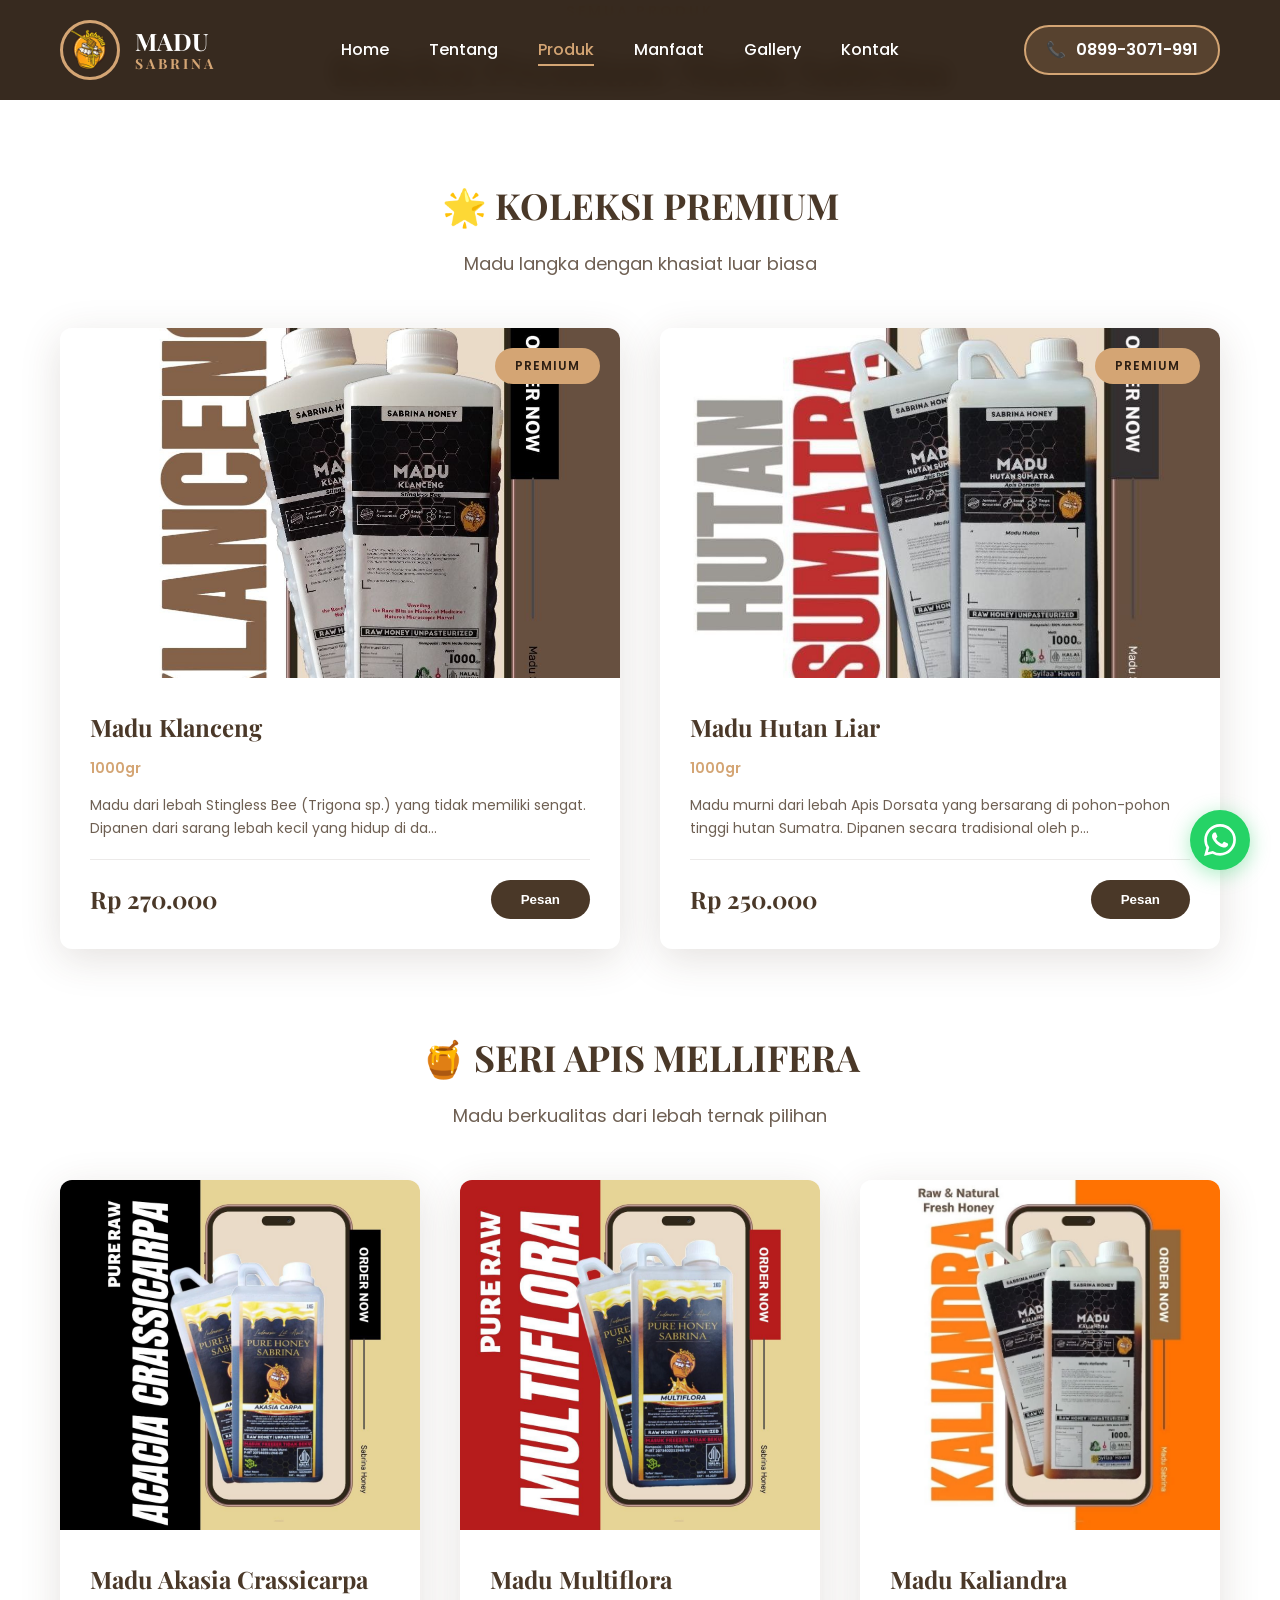
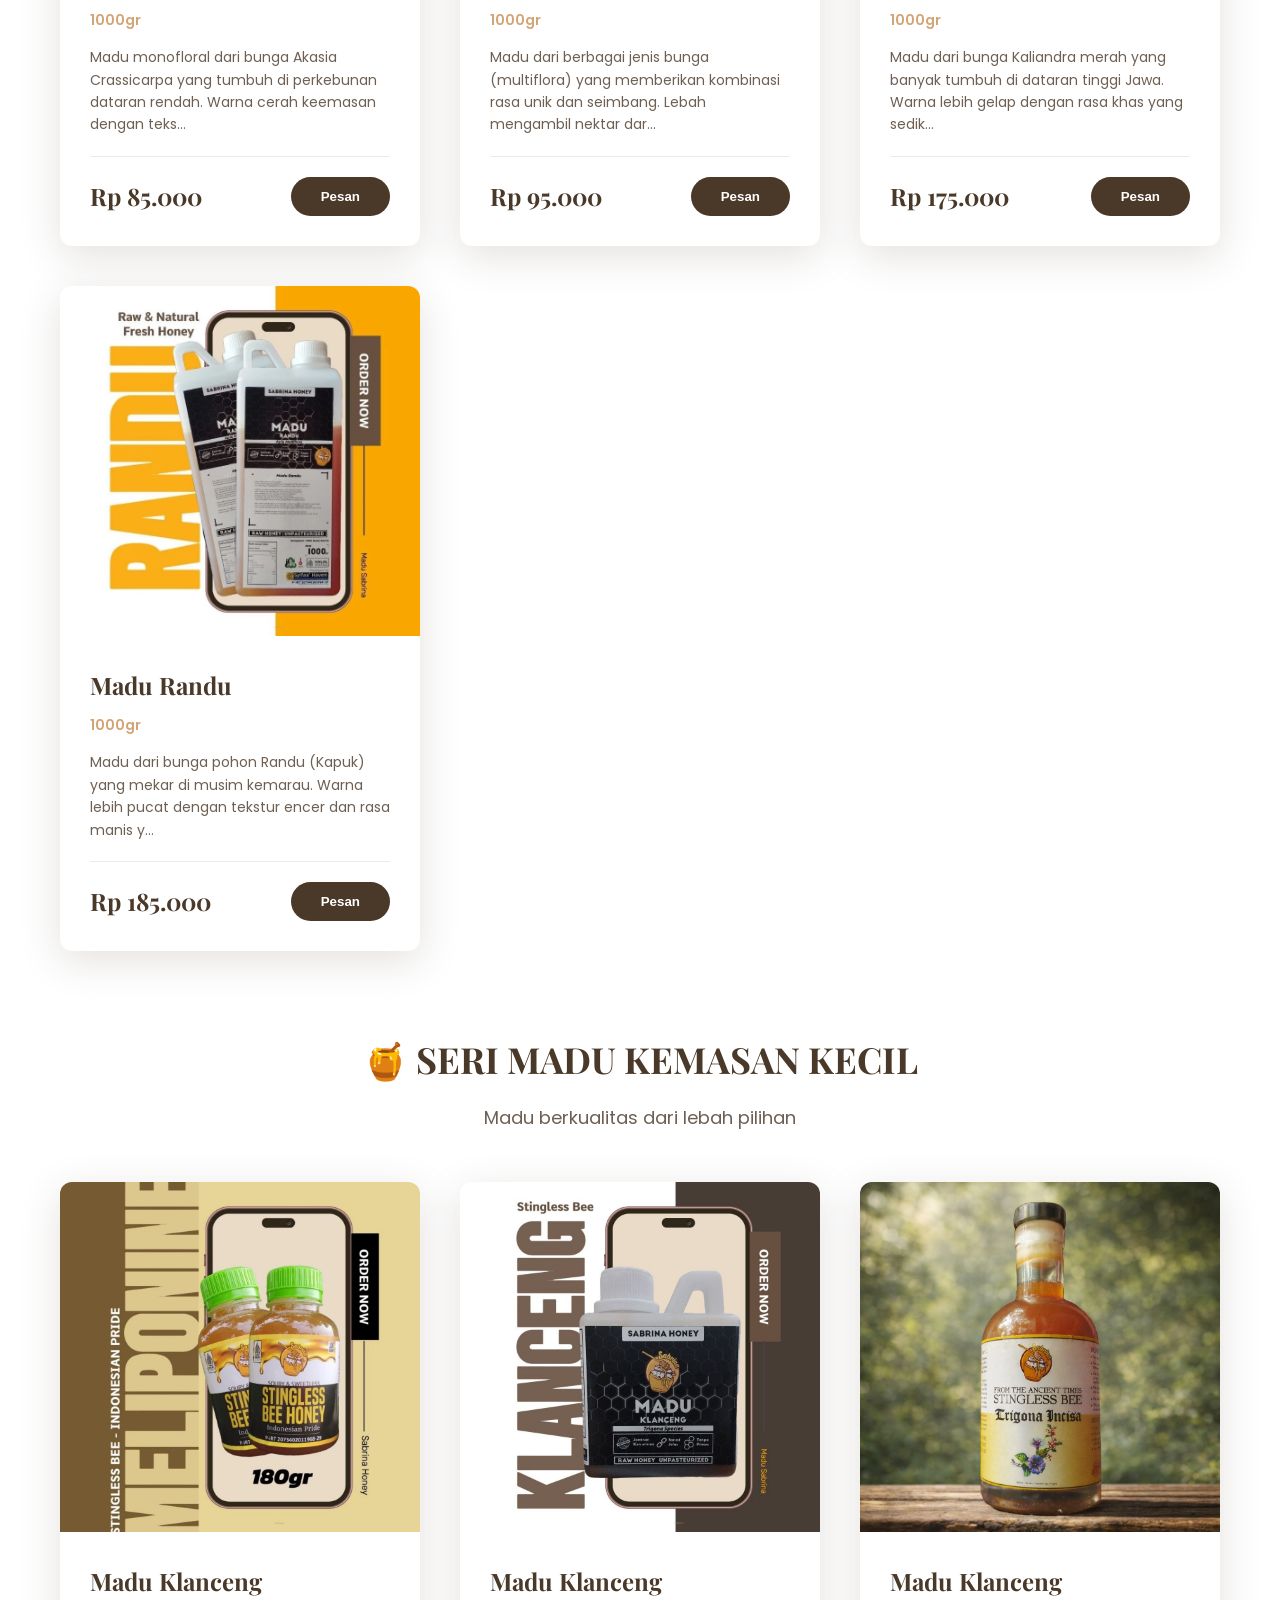
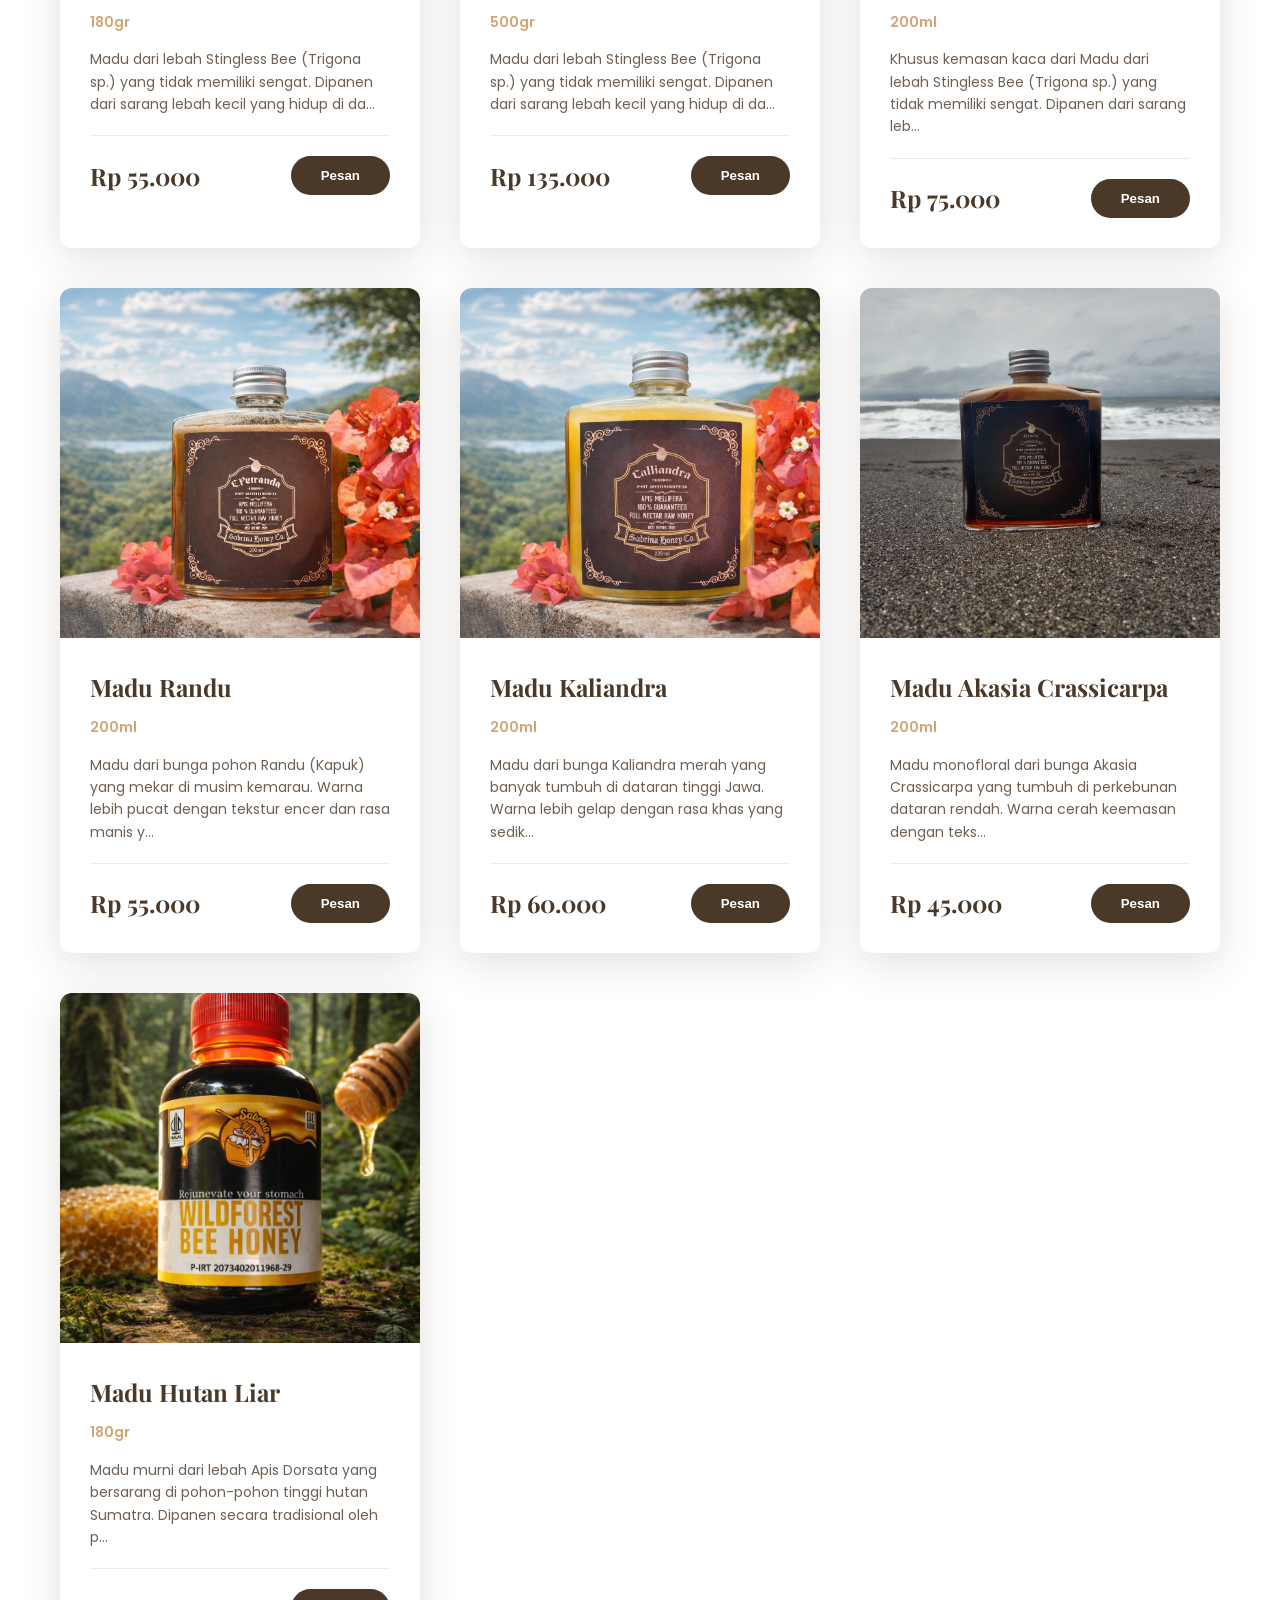
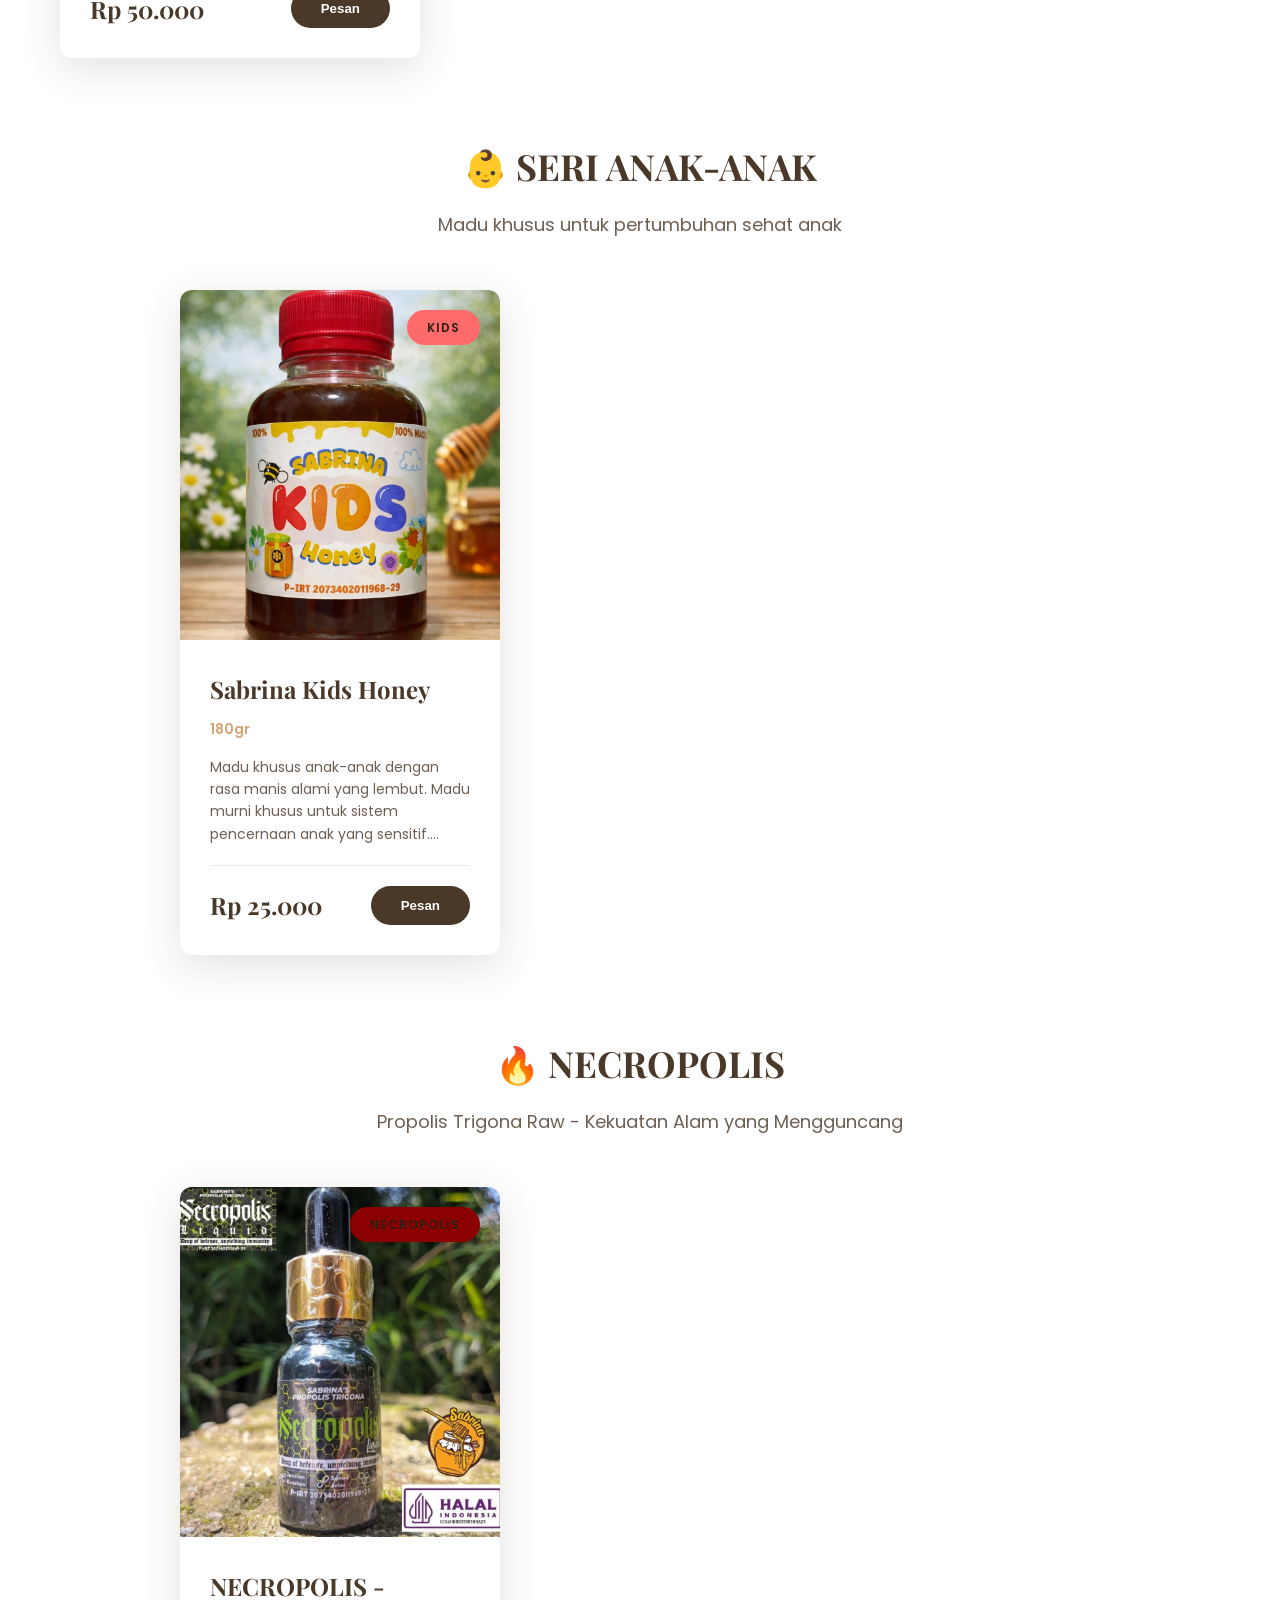
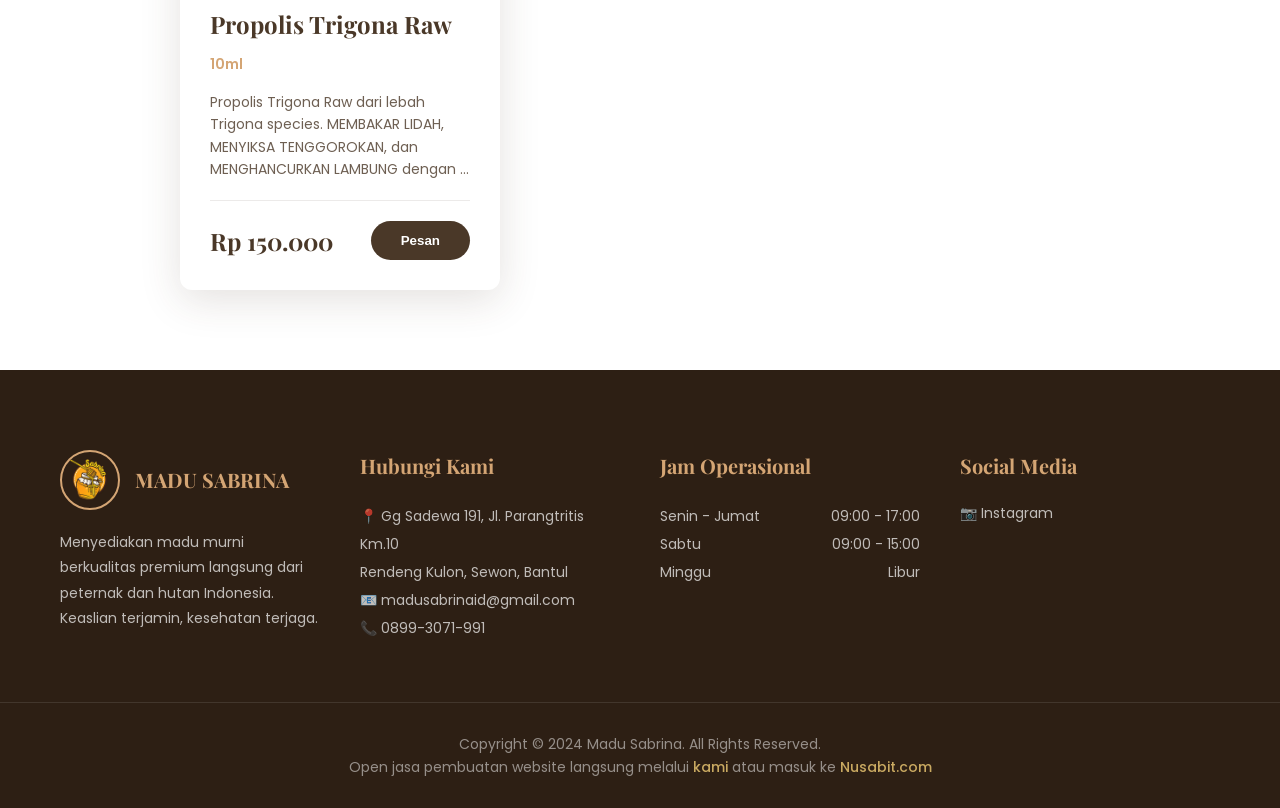
==== products.html @ 9779ebf2 "adding new page" ====
<!DOCTYPE html>
<html lang="id">

<head>
    <meta charset="UTF-8">
    <meta name="viewport" content="width=device-width, initial-scale=1.0">
    <title>Produk Kami - Madu Sabrina</title>
    <link rel="icon" href="images/logo.png" type="image/png">
    <link rel="stylesheet" href="style.css">
    <link rel="preconnect" href="https://fonts.googleapis.com">
    <link rel="preconnect" href="https://fonts.gstatic.com" crossorigin>
    <link
        href="https://fonts.googleapis.com/css2?family=Playfair+Display:wght@400;500;600;700&family=Poppins:wght@300;400;500;600&display=swap"
        rel="stylesheet">
</head>

<body>
    <!-- Loading Screen -->
    <div class="loading-screen">
        <div class="loading-content">
            <img src="images/logo.png" alt="Madu Sabrina" class="loading-logo">
            <div class="loading-spinner"></div>
            <p class="loading-text">Loading...</p>
        </div>
    </div>

    <!-- Header -->
    <header id="header" class="site-header">
        <div class="container">
            <nav class="navbar">
                <div class="logo">
                    <img src="images/logo.png" alt="Madu Sabrina" class="logo-img">
                    <span class="logo-text">MADU<br><span>SABRINA</span></span>
                </div>

                <ul class="nav-menu" id="navMenu">
                    <li><a href="index.html" class="nav-link">Home</a></li>
                    <li><a href="index.html#about" class="nav-link">Tentang</a></li>
                    <li><a href="products.html" class="nav-link active">Produk</a></li>
                    <li><a href="index.html#benefits" class="nav-link">Manfaat</a></li>
                    <li><a href="index.html#gallery" class="nav-link">Gallery</a></li>
                    <li><a href="index.html#contact" class="nav-link">Kontak</a></li>
                </ul>

                <div class="nav-right">
                    <a href="https://wa.me/6289930719991" class="phone-link">
                        <span class="phone-icon">📞</span>
                        <span class="phone-number">0899-3071-991</span>
                    </a>
                    <div class="hamburger" id="hamburger">
                        <span></span>
                        <span></span>
                        <span></span>
                    </div>
                </div>
            </nav>
        </div>
    </header>

    <!-- Products Section -->
    <section id="products" class="products-section">
        <div class="container">
            <div class="section-header">
                <div class="section-label">SEMUA PRODUK</div>
                <h2 class="section-title">Koleksi Premium Madu Sabrina</h2>
            </div>

            <!-- Premium Collection -->
            <div class="product-category">
                <div class="category-header">
                    <div class="back-button-container">
                        <button class="back-button" onclick="history.back()">
                            ← Kembali
                        </button>
                    </div>
                    <h3 class="category-title">🌟 KOLEKSI PREMIUM</h3>
                    <p class="category-desc">Madu langka dengan khasiat luar biasa</p>
                </div>

                <div class="product-grid" id="premium-products">
                    <!-- Premium products will be inserted here by JavaScript -->
                </div>
            </div>

            <!-- Regular Collection -->
            <div class="product-category">
                <div class="category-header">
                    <h3 class="category-title">🍯 SERI APIS MELLIFERA</h3>
                    <p class="category-desc">Madu berkualitas dari lebah ternak pilihan</p>
                </div>

                <div class="product-grid" id="regular-products">
                    <!-- Regular products will be inserted here by JavaScript -->
                </div>
            </div>

            <!-- Lite Collection -->
            <div class="product-category">
                <div class="category-header">
                    <h3 class="category-title">🍯 SERI MADU KEMASAN KECIL</h3>
                    <p class="category-desc">Madu berkualitas dari lebah pilihan</p>
                </div>

                <div class="product-grid" id="lite-products">
                    <!-- Lite products will be inserted here by JavaScript -->
                </div>
            </div>

            <!-- Kids Collection -->
            <div class="product-category">
                <div class="category-header">
                    <h3 class="category-title">👶 SERI ANAK-ANAK</h3>
                    <p class="category-desc">Madu khusus untuk pertumbuhan sehat anak</p>
                </div>

                <div class="product-grid" id="kids-products">
                    <!-- Kids products will be inserted here by JavaScript -->
                </div>
            </div>

            <!-- Necropolis Collection -->
            <div class="product-category">
                <div class="category-header">
                    <h3 class="category-title">🔥 NECROPOLIS</h3>
                    <p class="category-desc">Propolis Trigona Raw - Kekuatan Alam yang Mengguncang</p>
                </div>

                <div class="product-grid" id="necropolis-products">
                    <!-- Necropolis products will be inserted here by JavaScript -->
                </div>
            </div>
        </div>
    </section>

    <!-- Order Modal -->
    <div id="order-modal" class="modal-overlay">
        <div class="modal-content">
            <div class="modal-header">
                <h3 id="modal-product-name">Detail Produk</h3>
                <span class="close-modal" onclick="closeOrderModal()">&times;</span>
            </div>
            <div class="modal-body">
                <div class="modal-image">
                    <img id="modal-product-image" src="" alt="Product Image">
                </div>
                <div class="modal-details">
                    <p id="modal-product-description">Deskripsi produk</p>
                    <div class="quantity-control">
                        <label>Jumlah:</label>
                        <div class="quantity-buttons">
                            <button onclick="changeQuantity(-1)">-</button>
                            <span id="modal-quantity">1</span>
                            <button onclick="changeQuantity(1)">+</button>
                        </div>
                    </div>
                    <div class="price-total">
                        <span>Harga:</span>
                        <span id="modal-total-price">Rp 0</span>
                    </div>
                </div>
            </div>
            <div class="modal-footer">
                <button class="btn-secondary" onclick="closeOrderModal()">Batal</button>
                <button class="btn-primary" onclick="addToCart()">Tambah ke Keranjang</button>
            </div>
        </div>
    </div>

    <!-- Footer / Contact -->
    <footer id="contact" class="footer">
        <div class="container">
            <div class="footer-grid">
                <div class="footer-col">
                    <div class="footer-logo">
                        <img src="images/logo.png" alt="Madu Sabrina">
                        <h3>MADU SABRINA</h3>
                    </div>
                    <p class="footer-text">
                        Menyediakan madu murni berkualitas premium langsung dari peternak dan
                        hutan Indonesia. Keaslian terjamin, kesehatan terjaga.
                    </p>
                </div>

                <div class="footer-col">
                    <h4 class="footer-title">Hubungi Kami</h4>
                    <div class="contact-info">
                        <p>📍 Gg Sadewa 191, Jl. Parangtritis Km.10<br>Rendeng Kulon, Sewon, Bantul</p>
                        <p>📧 madusabrinaid@gmail.com</p>
                        <p>📞 0899-3071-991</p>
                    </div>
                </div>

                <div class="footer-col">
                    <h4 class="footer-title">Jam Operasional</h4>
                    <div class="working-hours">
                        <p><span>Senin - Jumat</span> <span>09:00 - 17:00</span></p>
                        <p><span>Sabtu</span> <span>09:00 - 15:00</span></p>
                        <p><span>Minggu</span> <span>Libur</span></p>
                    </div>
                </div>

                <div class="footer-col">
                    <h4 class="footer-title">Social Media</h4>
                    <div class="social-links">
                        <a href="https://www.instagram.com/madu.sabrina" class="social-link">📷 Instagram</a>
                    </div>
                </div>
            </div>
        </div>

        <div class="footer-bottom">
            <div class="container">
                <p>Copyright © 2024 Madu Sabrina. All Rights Reserved.</p>
                <p>Open jasa pembuatan website langsung melalui <a
                        href="https://wa.me/628993071991?text=Halo%20Nusabit.com,%20saya%20ingin%20dibuatkan%20Website%20dong"
                        target="_blank" style="color: #C9A961; text-decoration: none; font-weight: 500;">kami</a>
                    atau masuk ke <a href="https://nusabit.com" target="_blank"
                        style="color: #C9A961; text-decoration: none; font-weight: 500;">Nusabit.com</a> </p>
            </div>
        </div>
    </footer>

    <!-- WhatsApp Float Button -->
    <a href="https://wa.me/6289930719991" class="whatsapp-float" target="_blank">
        <svg width="32" height="32" viewBox="0 0 24 24" fill="currentColor">
            <path
                d="M17.472 14.382c-.297-.149-1.758-.867-2.03-.967-.273-.099-.471-.148-.67.15-.197.297-.767.966-.94 1.164-.173.199-.347.223-.644.075-.297-.15-1.255-.463-2.39-1.475-.883-.788-1.48-1.761-1.653-2.059-.173-.297-.018-.458.13-.606.134-.133.298-.347.446-.52.149-.174.198-.298.298-.497.099-.198.05-.371-.025-.52-.075-.149-.669-1.612-.916-2.207-.242-.579-.487-.5-.669-.51-.173-.008-.371-.01-.57-.01-.198 0-.52.074-.792.372-.272.297-1.04 1.016-1.04 2.479 0 1.462 1.065 2.875 1.213 3.074.149.198 2.096 3.2 5.077 4.487.709.306 1.262.489 1.694.625.712.227 1.36.195 1.871.118.571-.085 1.758-.719 2.006-1.413.248-.694.248-1.289.173-1.413-.074-.124-.272-.198-.57-.347m-5.421 7.403h-.004a9.87 9.87 0 01-5.031-1.378l-.361-.214-3.741.982.998-3.648-.235-.374a9.86 9.86 0 01-1.51-5.26c.001-5.45 4.436-9.884 9.888-9.884 2.64 0 5.122 1.03 6.988 2.898a9.825 9.825 0 012.893 6.994c-.003 5.45-4.437 9.884-9.885 9.884m8.413-18.297A11.815 11.815 0 0012.05 0C5.495 0 .16 5.335.157 11.892c0 2.096.547 4.142 1.588 5.945L.057 24l6.305-1.654a11.882 11.882 0 005.683 1.448h.005c6.554 0 11.89-5.335 11.893-11.893a11.821 11.821 0 00-3.48-8.413Z" />
        </svg>
    </a>

    <script src="script.js"></script>
    <script>
        // Override the renderProducts function for products.html
        function renderProducts() {
            const premiumContainer = document.getElementById('premium-products');
            const regularContainer = document.getElementById('regular-products');
            const liteContainer = document.getElementById('lite-products');
            const kidsContainer = document.getElementById('kids-products');
            const necropolisContainer = document.getElementById('necropolis-products');

            // Clear all containers first
            premiumContainer.innerHTML = '';
            regularContainer.innerHTML = '';
            liteContainer.innerHTML = '';
            kidsContainer.innerHTML = '';
            necropolisContainer.innerHTML = '';

            // Render Premium Products
            products.premium.forEach(product => {
                const productCard = createProductCard(product);
                premiumContainer.appendChild(productCard);
            });

            // Render Regular Products
            products.regular.forEach(product => {
                const productCard = createProductCard(product);
                regularContainer.appendChild(productCard);
            });

            // Render Lite Products (excluding kids)
            products.lite.filter(p => p.category !== 'kids').forEach(product => {
                const productCard = createProductCard(product);
                liteContainer.appendChild(productCard);
            });

            // Render Kids Products
            products.lite.filter(p => p.category === 'kids').forEach(product => {
                const productCard = createProductCard(product);
                kidsContainer.appendChild(productCard);
            });

            // Render Necropolis Products
            products.necropolis.forEach(product => {
                const productCard = createProductCard(product);
                necropolisContainer.appendChild(productCard);
            });
        }

        // Override createProductCard function for products.html
        function createProductCard(product) {
            const card = document.createElement('div');
            card.className = 'product-card';
            card.innerHTML = `
                <div class="product-image">
                    <img src="${product.image}" alt="${product.name}">
                    ${product.category === 'premium' ? '<div class="product-badge">Premium</div>' : ''}
                    ${product.category === 'necropolis' ? '<div class="product-badge" style="background-color: #8B0000;">Necropolis</div>' : ''}
                    ${product.category === 'kids' ? '<div class="product-badge" style="background-color: #FF6B6B;">Kids</div>' : ''}
                </div>
                <div class="product-info">
                    <h4 class="product-name">${product.name}</h4>
                    <p class="product-unit">${product.unit}</p>
                    <p class="product-description">${product.description.substring(0, 120)}...</p>
                    <div class="product-footer">
                        <div class="product-price">${formatRupiah(product.price)}</div>
                        <button class="btn-add-cart" onclick="openOrderModal(${product.id})">
                            Pesan
                        </button>
                    </div>
                </div>
            `;
            return card;
        }

        // Initialize the page
        document.addEventListener('DOMContentLoaded', function () {
            // Initialize loading screen
            initLoadingScreen();

            // Initialize other components
            initNavigation();
            initHamburger();
            initScrollAnimation();
            renderProducts();
            updateCartDisplay();
        });
    </script>
</body>

</html>
---- style.css ----
/* =========================================
   MADU SABRINA - CSS
   Color Palette:
   - Honey Gold: #D4A574
   - Dark Brown: #4A3828
   - Light Cream: #F5F1E8
   - Amber: #E8B86D
   - Deep Brown: #2D1F14
   ========================================= */

/* ========== RESET & BASE ========== */
* {
    margin: 0;
    padding: 0;
    box-sizing: border-box;
}

:root {
    --honey-gold: #D4A574;
    --dark-brown: #4A3828;
    --light-cream: #F5F1E8;
    --amber: #E8B86D;
    --deep-brown: #2D1F14;
    --white: #FFFFFF;
    --black: #000000;
    --shadow: rgba(74, 56, 40, 0.15);
    --shadow-dark: rgba(45, 31, 20, 0.3);
}

html {
    scroll-behavior: smooth;
}

body {
    font-family: 'Poppins', sans-serif;
    line-height: 1.6;
    color: var(--dark-brown);
    background-color: var(--white);
    overflow-x: hidden;
}

.container {
    max-width: 1200px;
    margin: 0 auto;
    padding: 0 20px;
}

.container-full {
    width: 100%;
    padding: 0;
}

/* ========== LOADING SCREEN ========== */
.loading-screen {
    position: fixed;
    top: 0;
    left: 0;
    width: 100%;
    height: 100vh;
    background: linear-gradient(135deg, var(--deep-brown) 0%, var(--dark-brown) 100%);
    display: flex;
    align-items: center;
    justify-content: center;
    z-index: 9999;
    transition: opacity 0.5s ease, visibility 0.5s ease;
}

body.loaded .loading-screen {
    opacity: 0;
    visibility: hidden;
}

.loading-content {
    text-align: center;
}

.loading-logo {
    width: 120px;
    height: 120px;
    border-radius: 50%;
    margin-bottom: 30px;
    animation: pulse 2s ease-in-out infinite;
}

.loading-spinner {
    width: 50px;
    height: 50px;
    margin: 0 auto 20px;
    border: 4px solid rgba(212, 165, 116, 0.3);
    border-top-color: var(--honey-gold);
    border-radius: 50%;
    animation: spin 1s linear infinite;
}

.loading-text {
    color: var(--light-cream);
    font-size: 18px;
    letter-spacing: 2px;
}

@keyframes spin {
    to {
        transform: rotate(360deg);
    }
}

@keyframes pulse {

    0%,
    100% {
        transform: scale(1);
    }

    50% {
        transform: scale(1.05);
    }
}

/* ========== HEADER ========== */
.site-header {
    position: fixed;
    top: 0;
    left: 0;
    width: 100%;
    background-color: transparent;
    z-index: 1000;
    transition: all 0.4s ease;
    padding: 20px 0;
}

.site-header.scrolled {
    background-color: rgba(45, 31, 20, 0.95);
    backdrop-filter: blur(10px);
    padding: 15px 0;
    box-shadow: 0 2px 20px var(--shadow-dark);
}

.navbar {
    display: flex;
    align-items: center;
    justify-content: space-between;
}

.logo {
    display: flex;
    align-items: center;
    gap: 15px;
}

.logo-img {
    width: 60px;
    height: 60px;
    border-radius: 50%;
    border: 3px solid var(--honey-gold);
    object-fit: cover;
    transition: transform 0.3s ease;
}

.logo-img:hover {
    transform: rotate(360deg);
}

.logo-text {
    font-family: 'Playfair Display', serif;
    font-size: 24px;
    font-weight: 700;
    color: var(--white);
    line-height: 1.2;
}

.logo-text span {
    display: block;
    font-size: 14px;
    color: var(--honey-gold);
    letter-spacing: 3px;
}

.nav-menu {
    display: flex;
    list-style: none;
    gap: 40px;
}

.nav-link {
    color: var(--white);
    text-decoration: none;
    font-weight: 500;
    font-size: 16px;
    position: relative;
    transition: color 0.3s ease;
}

.nav-link::after {
    content: '';
    position: absolute;
    bottom: -5px;
    left: 0;
    width: 0;
    height: 2px;
    background-color: var(--honey-gold);
    transition: width 0.3s ease;
}

.nav-link:hover,
.nav-link.active {
    color: var(--honey-gold);
}

.nav-link:hover::after,
.nav-link.active::after {
    width: 100%;
}

.nav-right {
    display: flex;
    align-items: center;
    gap: 20px;
    position: relative;
    z-index: 1002;
}

.phone-link {
    display: flex;
    align-items: center;
    gap: 10px;
    color: var(--white);
    text-decoration: none;
    padding: 10px 20px;
    background-color: rgba(212, 165, 116, 0.2);
    border: 2px solid var(--honey-gold);
    border-radius: 30px;
    transition: all 0.3s ease;
}

.phone-link:hover {
    background-color: var(--honey-gold);
    color: var(--deep-brown);
    transform: translateY(-2px);
}

.phone-number {
    font-weight: 600;
}

/* Hamburger Menu */
.hamburger {
    display: none;
    flex-direction: column;
    gap: 5px;
    cursor: pointer;
    z-index: 1003;
    position: relative;
}

.hamburger span {
    width: 30px;
    height: 3px;
    background-color: var(--white);
    transition: all 0.3s ease;
    border-radius: 2px;
}

.hamburger.active span:nth-child(1) {
    transform: rotate(45deg) translate(8px, 8px);
}

.hamburger.active span:nth-child(2) {
    opacity: 0;
}

.hamburger.active span:nth-child(3) {
    transform: rotate(-45deg) translate(8px, -8px);
}

/* Mobile Navigation */
@media (max-width: 768px) {
    .hamburger {
        display: flex;
    }

    .nav-menu {
        position: fixed;
        top: 0;
        left: -100%;
        width: 280px;
        height: 100vh;
        background-color: var(--deep-brown);
        flex-direction: column;
        padding: 100px 40px;
        gap: 30px;
        transition: left 0.3s ease;
        box-shadow: 2px 0 20px var(--shadow-dark);
        z-index: 1000;
    }

    .nav-menu.active {
        left: 0;
    }

    .nav-link {
        font-size: 18px;
        padding: 10px 0;
        border-bottom: 1px solid rgba(255, 255, 255, 0.1);
        transition: all 0.3s ease;
    }

    .nav-link:hover,
    .nav-link.active {
        color: var(--honey-gold);
        transform: translateX(10px);
        border-color: var(--honey-gold);
    }

    .nav-link::after {
        display: none;
    }

    .phone-link {
        display: none;
    }
}

/* Navbar transparency fix for products.html */
.site-header {
    background-color: rgba(45, 31, 20, 0.95) !important;
    backdrop-filter: blur(10px) !important;
}

.site-header.scrolled {
    background-color: rgba(45, 31, 20, 0.95) !important;
}

/* Mobile Navigation for very small screens */
@media (max-width: 480px) {
    .nav-menu {
        width: 260px;
        padding: 80px 30px;
    }

    .nav-link {
        font-size: 16px;
        padding: 8px 0;
    }
}

/* Mobile Navigation for 340px screens */
@media (max-width: 340px) {
    .nav-menu {
        width: 240px;
        padding: 60px 20px;
    }
    
    .nav-link {
        font-size: 14px;
        padding: 6px 0;
    }
}

/* Back Button for Mobile Screens */
.back-button-container {
    display: none;
    margin-bottom: 20px;
}

.back-button {
    display: inline-flex;
    align-items: center;
    gap: 10px;
    padding: 12px 20px;
    background-color: var(--dark-brown);
    color: var(--white);
    border: none;
    border-radius: 8px;
    font-weight: 600;
    font-size: 14px;
    cursor: pointer;
    transition: all 0.3s ease;
    text-decoration: none;
    border: 2px solid var(--dark-brown);
}

.back-button:hover {
    background-color: var(--honey-gold);
    color: var(--deep-brown);
    transform: translateY(-2px);
    box-shadow: 0 5px 15px var(--shadow-dark);
}

.back-button i {
    font-size: 16px;
}

/* Show back button only on mobile screens */
@media (max-width: 768px) {
    .back-button-container {
        display: block;
    }
    
    .category-header {
        display: flex;
        flex-direction: column;
        gap: 15px;
        align-items: flex-start;
    }
    
    .category-title,
    .category-desc {
        margin: 0;
    }
}

/* Responsive adjustments for very small screens */
@media (max-width: 480px) {
    .back-button {
        font-size: 13px;
        padding: 10px 16px;
    }
}

@media (max-width: 340px) {
    .back-button {
        font-size: 12px;
        padding: 8px 14px;
    }
}

/* ========== HERO SECTION ========== */
.hero {
    position: relative;
    height: 100vh;
    overflow: hidden;
}

.hero-slide {
    position: absolute;
    top: 0;
    left: 0;
    width: 100%;
    height: 100%;
    background-size: cover;
    background-position: center center;
    background-attachment: fixed;
    opacity: 0;
    transition: opacity 1s ease-in-out;
}

.hero-slide.active {
    opacity: 1;
}

.hero-overlay {
    position: absolute;
    top: 0;
    left: 0;
    width: 100%;
    height: 100%;
    background: linear-gradient(135deg, rgba(45, 31, 20, 0.8) 0%, rgba(74, 56, 40, 0.6) 100%);
}

.hero-content {
    position: relative;
    z-index: 2;
    height: 100vh;
    display: flex;
    flex-direction: column;
    justify-content: center;
    padding-left: 50px;
    max-width: 700px;
}

.hero-subtitle {
    font-size: 18px;
    color: var(--honey-gold);
    letter-spacing: 4px;
    text-transform: uppercase;
    margin-bottom: 20px;
    animation: fadeInUp 1s ease 0.2s both;
}

.hero-title {
    font-family: 'Playfair Display', serif;
    font-size: 72px;
    font-weight: 700;
    color: var(--white);
    line-height: 1.1;
    margin-bottom: 30px;
    animation: fadeInUp 1s ease 0.4s both;
}

.hero-tagline {
    font-size: 24px;
    color: var(--light-cream);
    font-style: italic;
    animation: fadeInUp 1s ease 0.6s both;
}

.hero-dots {
    position: absolute;
    bottom: 40px;
    left: 50%;
    transform: translateX(-50%);
    display: flex;
    gap: 15px;
    z-index: 3;
}

.dot {
    width: 12px;
    height: 12px;
    border-radius: 50%;
    background-color: rgba(255, 255, 255, 0.4);
    cursor: pointer;
    transition: all 0.3s ease;
}

.dot.active {
    background-color: var(--honey-gold);
    width: 40px;
    border-radius: 6px;
}

@keyframes fadeInUp {
    from {
        opacity: 0;
        transform: translateY(30px);
    }

    to {
        opacity: 1;
        transform: translateY(0);
    }
}

/* ========== ABOUT SECTION ========== */
.about-section {
    padding: 120px 0;
    background-color: var(--white);
}

.about-grid {
    display: grid;
    grid-template-columns: 1fr 1fr;
    gap: 80px;
    align-items: center;
}

.about-image img {
    width: 100%;
    border-radius: 12px;
    box-shadow: 0 20px 60px var(--shadow);
}

/* ========== MADU KLANCENG BANNER - SAMA SEPERTI HERO ========== */
.klanceng-banner {
    position: relative;
    height: 80vh;
    min-height: 500px;
    overflow: hidden;
}

.klanceng-banner-slide {
    position: absolute;
    top: 0;
    left: 0;
    width: 100%;
    height: 100%;
    background-size: cover;
    background-position: center center;
    background-attachment: fixed;
    /* INI yang bikin parallax otomatis kayak hero */
    opacity: 1;
}

.klanceng-banner-overlay {
    position: absolute;
    top: 0;
    left: 0;
    width: 100%;
    height: 100%;
    background: linear-gradient(135deg, rgba(45, 31, 20, 0.6) 0%, rgba(74, 56, 40, 0.4) 100%);
}

/* Banner title with decorative lines */
.klanceng-banner-content {
    position: relative;
    z-index: 2;
    height: 100%;
    display: flex;
    align-items: center;
    justify-content: center;
    padding: 0 20px;
}

.klanceng-banner-title {
    font-family: 'Playfair Display', serif;
    font-size: clamp(32px, 5vw, 48px);
    font-weight: 700;
    color: var(--white);
    line-height: 1.2;
    margin: 0;
    text-shadow: 2px 2px 20px rgba(0, 0, 0, 0.7);
    text-align: center;
}

/* Decorative lines around title */
.klanceng-banner-title::before,
.klanceng-banner-title::after {
    content: '';
    display: block;
    width: 80px;
    height: 3px;
    background: var(--honey-gold);
    margin: 25px auto;
}

/* Mobile responsive */
@media (max-width: 768px) {
    .klanceng-banner {
        height: 60vh;
        min-height: 400px;
    }

    /* Di mobile, background-attachment fixed kadang bermasalah, jadi dinonaktifkan */
    .klanceng-banner-slide {
        background-attachment: scroll;
    }

    .klanceng-banner-title::before,
    .klanceng-banner-title::after {
        width: 60px;
        height: 2px;
        margin: 20px auto;
    }
}

/* ========== MADU KLANCENG SECTION ========== */
.klanceng-section {
    padding: 120px 0;
    background-color: var(--white);
}

.klanceng-grid {
    display: grid;
    grid-template-columns: 1fr 1fr;
    gap: 80px;
    align-items: center;
}

.klanceng-content {
    order: 2;
}

.klanceng-image {
    order: 1;
}

.klanceng-image img {
    width: 100%;
    border-radius: 12px;
    box-shadow: 0 20px 60px var(--shadow);
}

.section-label {
    font-size: 14px;
    color: var(--honey-gold);
    letter-spacing: 3px;
    text-transform: uppercase;
    font-weight: 600;
    margin-bottom: 20px;
}

.section-title {
    font-family: 'Playfair Display', serif;
    font-size: 42px;
    font-weight: 700;
    color: var(--deep-brown);
    line-height: 1.3;
    margin-bottom: 30px;
}

.about-text {
    color: var(--dark-brown);
    font-size: 16px;
    margin-bottom: 20px;
    line-height: 1.8;
}

.feature-list {
    margin-top: 40px;
}

.feature-item {
    display: flex;
    gap: 20px;
    margin-bottom: 30px;
    padding: 25px;
    background-color: var(--light-cream);
    border-radius: 12px;
    transition: all 0.3s ease;
}

.feature-item:hover {
    transform: translateX(10px);
    box-shadow: 0 10px 30px var(--shadow);
}

.feature-icon {
    font-size: 40px;
    flex-shrink: 0;
}

.feature-text h4 {
    font-family: 'Playfair Display', serif;
    font-size: 20px;
    color: var(--dark-brown);
    margin-bottom: 10px;
}

.feature-text p {
    color: var(--dark-brown);
    font-size: 14px;
    line-height: 1.6;
}

/* Media Query untuk Mobile (Layar di bawah 768px) */
@media (max-width: 768px) {
    .klanceng-grid {
        /* Ubah jadi 1 kolom saja */
        grid-template-columns: 1fr;
        gap: 30px;
        /* Perkecil jarak antar elemen agar tidak terlalu jauh */
    }

    .klanceng-image {
        /* Memastikan gambar muncul paling atas */
        order: 1;
    }

    .klanceng-content {
        /* Teks muncul di bawah gambar */
        order: 2;
    }

    .section-title {
        font-size: 32px;
        /* Perkecil sedikit ukuran font judul di mobile */
    }
}

g

/* ========== PRODUCTS SECTION ========== */
.products-section {
    padding: 120px 0;
    background: linear-gradient(180deg, var(--white) 0%, var(--light-cream) 100%);
}

.section-header {
    text-align: center;
    margin-bottom: 80px;
}

.product-category {
    margin-bottom: 80px;
}

.category-header {
    text-align: center;
    margin-bottom: 50px;
}

.category-title {
    font-family: 'Playfair Display', serif;
    font-size: 36px;
    color: var(--dark-brown);
    margin-bottom: 15px;
}

.category-desc {
    font-size: 18px;
    color: var(--dark-brown);
    opacity: 0.8;
}

.product-grid {
    display: grid;
    grid-template-columns: repeat(auto-fit, minmax(320px, 1fr));
    gap: 40px;
}

/* Fix for single item grids to prevent stretching */
.product-grid:has(.product-card:nth-child(1):only-child) {
    grid-template-columns: repeat(2, 1fr);
}

.product-grid:has(.product-card:nth-child(1):only-child) .product-card {
    max-width: 320px;
    margin: 0 auto;
}

/* Responsive fix for single items */
@media (max-width: 768px) {
    .product-grid:has(.product-card:nth-child(1):only-child) {
        grid-template-columns: 1fr;
    }

    .product-grid:has(.product-card:nth-child(1):only-child) .product-card {
        max-width: none;
        margin: 0;
    }
}

.product-card {
    background-color: var(--white);
    border-radius: 12px;
    overflow: hidden;
    box-shadow: 0 10px 40px var(--shadow);
    transition: all 0.4s ease;
}

.product-card:hover {
    transform: translateY(-10px);
    box-shadow: 0 20px 60px var(--shadow-dark);
}

.product-image {
    position: relative;
    height: 350px;
    overflow: hidden;
}

.product-image img {
    width: 100%;
    height: 100%;
    object-fit: cover;
    display: block;
    transition: transform 0.4s ease;
}

.product-card:hover .product-image img {
    transform: scale(1.1);
}

.product-badge {
    position: absolute;
    top: 20px;
    right: 20px;
    background-color: var(--honey-gold);
    color: var(--deep-brown);
    padding: 8px 20px;
    border-radius: 20px;
    font-size: 12px;
    font-weight: 600;
    letter-spacing: 1px;
    text-transform: uppercase;
}

.product-info {
    padding: 30px;
}

.product-name {
    font-family: 'Playfair Display', serif;
    font-size: 24px;
    color: var(--dark-brown);
    margin-bottom: 10px;
}

.product-unit {
    font-size: 14px;
    color: var(--honey-gold);
    margin-bottom: 15px;
    font-weight: 600;
}

.product-description {
    font-size: 14px;
    color: var(--dark-brown);
    line-height: 1.6;
    margin-bottom: 20px;
    opacity: 0.8;
}

.product-footer {
    display: flex;
    justify-content: space-between;
    align-items: center;
    margin-top: 20px;
    padding-top: 20px;
    border-top: 1px solid rgba(74, 56, 40, 0.1);
}

.product-price {
    font-family: 'Playfair Display', serif;
    font-size: 24px;
    font-weight: 700;
    color: var(--dark-brown);
}

.btn-add-cart {
    background-color: var(--dark-brown);
    color: var(--white);
    border: none;
    padding: 12px 30px;
    border-radius: 25px;
    font-weight: 600;
    cursor: pointer;
    transition: all 0.3s ease;
}

.btn-add-cart:hover {
    background-color: var(--honey-gold);
    color: var(--deep-brown);
    transform: translateY(-2px);
    box-shadow: 0 5px 15px var(--shadow-dark);
}

/* ========== Necropolis BANNER - SAMA SEPERTI HERO ========== */
.necro-banner {
    position: relative;
    height: 80vh;
    min-height: 500px;
    overflow: hidden;
}

.necro-banner-slide {
    position: absolute;
    top: 0;
    left: 0;
    width: 100%;
    height: 100%;
    background-size: cover;
    background-position: center center;
    background-attachment: fixed;
    /* INI yang bikin parallax otomatis kayak hero */
    opacity: 1;
}

.necro-banner-overlay {
    position: absolute;
    top: 0;
    left: 0;
    width: 100%;
    height: 100%;
    background: linear-gradient(135deg, rgba(62, 39, 35, 0.50) 0%, rgba(107, 68, 35, 0.50) 100%);
}

/* Banner title with decorative lines */
.necro-banner-content {
    position: relative;
    z-index: 2;
    height: 100%;
    display: flex;
    align-items: center;
    justify-content: center;
    padding: 0 20px;
}

.necro-banner-title {
    font-family: 'Playfair Display', serif;
    font-size: clamp(32px, 5vw, 48px);
    font-weight: 700;
    color: var(--white);
    line-height: 1.2;
    margin: 0;
    text-shadow: 2px 2px 20px rgba(0, 0, 0, 0.7);
    text-align: center;
}

/* Decorative lines around title */
.necro-banner-title::before,
.necro-banner-title::after {
    content: '';
    display: block;
    width: 80px;
    height: 3px;
    background: var(--honey-gold);
    margin: 25px auto;
}

/* Mobile responsive */
@media (max-width: 768px) {
    .necro-banner {
        height: 60vh;
        min-height: 400px;
    }

    /* Di mobile, background-attachment fixed kadang bermasalah, jadi dinonaktifkan */
    .necro-banner-slide {
        background-attachment: scroll;
    }

    .necro-banner-title::before,
    .necro-banner-title::after {
        width: 60px;
        height: 2px;
        margin: 20px auto;
    }
}

/* ========== BENEFITS SECTION ========== */
.benefits-section {
    padding: 120px 0;
    background-color: var(--deep-brown);
    color: var(--white);
}

.benefits-section .section-label {
    color: var(--honey-gold);
}

.benefits-section .section-title {
    color: var(--white);
}

.benefits-grid {
    display: grid;
    grid-template-columns: repeat(auto-fit, minmax(300px, 1fr));
    gap: 40px;
    margin-top: 60px;
}

.benefit-card {
    background-color: rgba(255, 255, 255, 0.05);
    backdrop-filter: blur(10px);
    padding: 40px 30px;
    border-radius: 12px;
    text-align: center;
    border: 1px solid rgba(212, 165, 116, 0.2);
    transition: all 0.3s ease;
}

.benefit-card:hover {
    background-color: rgba(212, 165, 116, 0.1);
    transform: translateY(-10px);
    border-color: var(--honey-gold);
}

.benefit-icon {
    font-size: 50px;
    margin-bottom: 20px;
}

.benefit-card h4 {
    font-family: 'Playfair Display', serif;
    font-size: 22px;
    margin-bottom: 15px;
    color: var(--honey-gold);
}

.benefit-card p {
    font-size: 14px;
    line-height: 1.6;
    color: rgba(255, 255, 255, 0.8);
}

/* ========== ORDER SECTION ========== */
.order-section {
    padding: 120px 0;
    background: linear-gradient(180deg, var(--light-cream) 0%, var(--white) 100%);
}

.order-header {
    text-align: center;
    margin-bottom: 60px;
}

.order-header h2 {
    font-family: 'Playfair Display', serif;
    font-size: 42px;
    color: var(--dark-brown);
}

.order-content {
    display: grid;
    grid-template-columns: 1fr 1fr;
    gap: 60px;
}

.order-form,
.cart-summary {
    background-color: var(--white);
    padding: 40px;
    border-radius: 12px;
    box-shadow: 0 10px 40px var(--shadow);
}

.order-form h3,
.cart-summary h3 {
    font-family: 'Playfair Display', serif;
    font-size: 28px;
    color: var(--dark-brown);
    margin-bottom: 30px;
}

.form-group {
    margin-bottom: 25px;
}

.form-group label {
    display: block;
    font-weight: 600;
    color: var(--dark-brown);
    margin-bottom: 10px;
}

.form-group input,
.form-group textarea {
    width: 100%;
    padding: 15px;
    border: 2px solid rgba(74, 56, 40, 0.2);
    border-radius: 8px;
    font-family: 'Poppins', sans-serif;
    font-size: 14px;
    transition: all 0.3s ease;
}

.form-group input:focus,
.form-group textarea:focus {
    outline: none;
    border-color: var(--honey-gold);
}

#cart-items {
    margin-bottom: 20px;
}

.cart-item {
    padding: 20px;
    background-color: var(--light-cream);
    border-radius: 8px;
    margin-bottom: 15px;
}

.cart-item-info {
    display: flex;
    justify-content: space-between;
    margin-bottom: 15px;
}

.cart-item-name {
    font-weight: 600;
    color: var(--dark-brown);
}

.cart-item-price {
    color: var(--honey-gold);
    font-weight: 600;
}

.cart-item-controls {
    display: flex;
    justify-content: space-between;
    align-items: center;
}

.quantity-control-cart {
    display: flex;
    gap: 10px;
    align-items: center;
}

.quantity-control-cart button {
    width: 30px;
    height: 30px;
    border: none;
    background-color: var(--dark-brown);
    color: var(--white);
    border-radius: 5px;
    cursor: pointer;
    transition: all 0.3s ease;
}

.quantity-control-cart button:hover {
    background-color: var(--honey-gold);
    color: var(--deep-brown);
}

.btn-remove {
    background-color: #dc2626;
    color: white;
    border: none;
    padding: 8px 15px;
    border-radius: 5px;
    cursor: pointer;
    font-size: 13px;
    transition: all 0.3s ease;
}

.btn-remove:hover {
    background-color: #b91c1c;
}

.empty-cart {
    text-align: center;
    padding: 40px 20px;
    color: var(--dark-brown);
    opacity: 0.6;
}

.cart-total {
    display: flex;
    justify-content: space-between;
    padding: 20px 0;
    border-top: 2px solid rgba(74, 56, 40, 0.2);
    font-size: 20px;
    font-weight: 700;
    color: var(--dark-brown);
    margin-bottom: 20px;
}

.btn-order,
.btn-clear {
    width: 100%;
    padding: 15px;
    border: none;
    border-radius: 8px;
    font-weight: 600;
    font-size: 16px;
    cursor: pointer;
    transition: all 0.3s ease;
    display: flex;
    align-items: center;
    justify-content: center;
    gap: 10px;
    margin-bottom: 15px;
}

.btn-order {
    background-color: var(--dark-brown);
    color: var(--white);
}

.btn-order:hover {
    background-color: var(--honey-gold);
    color: var(--deep-brown);
    transform: translateY(-2px);
    box-shadow: 0 5px 15px var(--shadow-dark);
}

.btn-clear {
    background-color: transparent;
    color: var(--dark-brown);
    border: 2px solid var(--dark-brown);
}

.btn-clear:hover {
    background-color: var(--dark-brown);
    color: var(--white);
}

/* ========== ORDER MODAL ========== */
.modal-overlay {
    position: fixed;
    top: 0;
    left: 0;
    width: 100%;
    height: 100%;
    background-color: rgba(0, 0, 0, 0.8);
    display: none;
    align-items: center;
    justify-content: center;
    z-index: 2000;
    animation: fadeIn 0.3s ease;
}

.modal-overlay.active {
    display: flex;
}

.modal-content {
    background-color: var(--white);
    border-radius: 12px;
    max-width: 600px;
    width: 90%;
    max-height: 90vh;
    overflow-y: auto;
    animation: slideUp 0.3s ease;
}

.modal-header {
    display: flex;
    justify-content: space-between;
    align-items: center;
    padding: 30px;
    border-bottom: 2px solid var(--light-cream);
}

.modal-header h3 {
    font-family: 'Playfair Display', serif;
    font-size: 28px;
    color: var(--dark-brown);
}

.close-modal {
    font-size: 36px;
    color: var(--dark-brown);
    cursor: pointer;
    line-height: 1;
    transition: color 0.3s ease;
}

.close-modal:hover {
    color: var(--honey-gold);
}

.modal-body {
    padding: 30px;
}

.modal-image {
    width: 100%;
    height: 300px;
    border-radius: 8px;
    overflow: hidden;
    margin-bottom: 20px;
}

.modal-image img {
    width: 100%;
    height: 100%;
    object-fit: cover;
}

.modal-details p {
    font-size: 14px;
    line-height: 1.8;
    color: var(--dark-brown);
    margin-bottom: 25px;
}

.quantity-control {
    display: flex;
    justify-content: space-between;
    align-items: center;
    margin-bottom: 25px;
}

.quantity-control label {
    font-weight: 600;
    color: var(--dark-brown);
}

.quantity-buttons {
    display: flex;
    gap: 15px;
    align-items: center;
}

.quantity-buttons button {
    width: 40px;
    height: 40px;
    border: none;
    background-color: var(--dark-brown);
    color: var(--white);
    border-radius: 8px;
    font-size: 20px;
    cursor: pointer;
    transition: all 0.3s ease;
}

.quantity-buttons button:hover {
    background-color: var(--honey-gold);
    color: var(--deep-brown);
}

.quantity-buttons span {
    font-size: 20px;
    font-weight: 600;
    min-width: 40px;
    text-align: center;
}

.price-total {
    display: flex;
    justify-content: space-between;
    padding: 20px;
    background-color: var(--light-cream);
    border-radius: 8px;
    font-size: 20px;
    font-weight: 700;
    color: var(--dark-brown);
}

.modal-footer {
    display: flex;
    gap: 15px;
    padding: 30px;
    border-top: 2px solid var(--light-cream);
}

.btn-primary,
.btn-secondary {
    flex: 1;
    padding: 15px;
    border: none;
    border-radius: 8px;
    font-weight: 600;
    font-size: 16px;
    cursor: pointer;
    transition: all 0.3s ease;
}

.btn-primary {
    background-color: var(--dark-brown);
    color: var(--white);
}

.btn-primary:hover {
    background-color: var(--honey-gold);
    color: var(--deep-brown);
}

.btn-secondary {
    background-color: transparent;
    color: var(--dark-brown);
    border: 2px solid var(--dark-brown);
}

.btn-secondary:hover {
    background-color: var(--dark-brown);
    color: var(--white);
}

@keyframes fadeIn {
    from {
        opacity: 0;
    }

    to {
        opacity: 1;
    }
}

@keyframes slideUp {
    from {
        transform: translateY(50px);
        opacity: 0;
    }

    to {
        transform: translateY(0);
        opacity: 1;
    }
}

/* ========== PRE-ORDER MODAL ========== */
.preorder-form {
    width: 100%;
}

.preorder-form .form-group {
    margin-bottom: 15px;
}

.preorder-form .form-group label {
    display: block;
    margin-bottom: 5px;
    font-weight: 500;
    color: #333;
}

.preorder-form .form-group input,
.preorder-form .form-group textarea {
    width: 100%;
    padding: 10px;
    border: 1px solid #ddd;
    border-radius: 8px;
    font-size: 14px;
    transition: border-color 0.2s ease;
}

.preorder-form .form-group input:focus,
.preorder-form .form-group textarea:focus {
    outline: none;
    border-color: #007bff;
}

.preorder-options {
    margin-top: 20px;
    padding-top: 20px;
    border-top: 1px solid #eee;
}

.preorder-options h4 {
    margin: 0 0 15px 0;
    color: #333;
    font-size: 16px;
}

.preorder-option-group {
    display: flex;
    flex-direction: column;
    gap: 10px;
}

.preorder-option-label {
    display: flex;
    align-items: center;
    gap: 10px;
    padding: 10px;
    border: 1px solid #eee;
    border-radius: 8px;
    cursor: pointer;
    transition: all 0.2s ease;
    background: #fff;
}

.preorder-option-label:hover {
    border-color: #007bff;
    background: #f8f9ff;
}

.preorder-option-label input[type="checkbox"] {
    width: 18px;
    height: 18px;
    cursor: pointer;
}

.preorder-option-label span {
    flex: 1;
    font-size: 14px;
    color: #333;
    cursor: pointer;
}

.agent-divider {
    text-align: center;
    color: #666;
    font-size: 12px;
    margin: 10px 0;
    font-style: italic;
}

.agent-label {
    background: #fff3cd !important;
    border-color: #ffeaa7 !important;
    border-left: 4px solid #ffc107;
}

.agent-label span {
    font-weight: 600;
    color: #856404;
}

.quantity-field {
    margin-top: 15px;
    padding: 15px;
    background: #f8f9fa;
    border-radius: 8px;
    border: 1px solid #eee;
}

.quantity-field label {
    display: block;
    margin-bottom: 5px;
    font-weight: 500;
    color: #333;
}

.quantity-field input[type="number"] {
    width: 100%;
    padding: 10px;
    border: 1px solid #ddd;
    border-radius: 8px;
    font-size: 14px;
    transition: border-color 0.2s ease;
}

.quantity-field input[type="number"]:focus {
    outline: none;
    border-color: #007bff;
}

/* ========== OPEN PRE-ORDER SECTION STYLING ========== */
.price-list {
    margin-top: 30px;
    padding: 25px;
    background: #f8f9fa;
    border-radius: 12px;
    border: 1px solid #eee;
}

.price-list h4 {
    margin: 0 0 20px 0;
    color: var(--dark-brown);
    font-size: 18px;
    font-weight: 600;
}

.price-grid {
    display: grid;
    grid-template-columns: repeat(2, 1fr);
    gap: 15px;
    margin-bottom: 25px;
}

.price-item {
    display: flex;
    flex-direction: column;
    background: white;
    padding: 15px;
    border-radius: 8px;
    border: 1px solid #eee;
    transition: all 0.3s ease;
}

.price-item:hover {
    transform: translateY(-2px);
    box-shadow: 0 5px 15px rgba(0, 0, 0, 0.1);
}

.price-label {
    font-size: 14px;
    color: #666;
    margin-bottom: 5px;
}

.price-value {
    font-size: 18px;
    font-weight: 700;
    color: var(--dark-brown);
}

.price-min {
    font-size: 12px;
    color: #888;
    margin-top: 5px;
    font-style: italic;
}

.agent-special {
    background: linear-gradient(135deg, #fff3cd 0%, #ffeaa7 100%);
    border: 2px solid #ffc107;
    border-radius: 12px;
    padding: 20px;
    margin-top: 20px;
}

.agent-special h4 {
    margin: 0 0 15px 0;
    color: #856404;
    font-size: 16px;
    font-weight: 700;
}

.agent-price {
    display: flex;
    flex-direction: column;
    gap: 5px;
    margin-bottom: 15px;
}

.agent-value {
    font-size: 24px;
    font-weight: 800;
    color: #856404;
}

.agent-note {
    font-size: 14px;
    color: #856404;
    font-style: italic;
}

.agent-min {
    font-size: 12px;
    color: #856404;
    background: rgba(255, 193, 7, 0.2);
    padding: 4px 8px;
    border-radius: 4px;
    display: inline-block;
    width: fit-content;
}

.jerigen-price {
    display: flex;
    align-items: center;
    gap: 15px;
    padding: 15px;
    background: rgba(255, 255, 255, 0.7);
    border-radius: 8px;
    border: 1px solid rgba(255, 193, 7, 0.3);
}

.jerigen-label {
    font-size: 14px;
    color: #856404;
    font-weight: 600;
}

.jerigen-value {
    font-size: 20px;
    font-weight: 700;
    color: #856404;
}

.jerigen-note {
    font-size: 12px;
    color: #856404;
    font-style: italic;
}

.order-info {
    margin-top: 30px;
    padding: 20px;
    background: #f8f9fa;
    border-radius: 12px;
    border: 1px solid #eee;
}

.location-badge,
.quality-note,
.cs-info {
    display: flex;
    align-items: center;
    gap: 10px;
    margin-bottom: 15px;
}

.location-badge {
    background: rgba(255, 193, 7, 0.1);
    border: 1px solid rgba(255, 193, 7, 0.3);
    padding: 10px;
    border-radius: 8px;
}

.location-icon,
.quality-icon,
.cs-icon {
    font-size: 20px;
}

.location-text,
.quality-text,
.cs-text {
    font-size: 14px;
    color: #333;
    font-weight: 500;
}

.cs-phone {
    font-size: 14px;
    color: var(--honey-gold);
    font-weight: 700;
    background: rgba(212, 165, 116, 0.1);
    padding: 4px 8px;
    border-radius: 4px;
    border: 1px solid rgba(212, 165, 116, 0.3);
}

/* Responsive for Open Pre-Order */
@media (max-width: 768px) {
    .price-grid {
        grid-template-columns: 1fr;
    }

    .jerigen-price {
        flex-direction: column;
        align-items: flex-start;
        gap: 10px;
    }
}

/* ========== GALLERY SECTION ========== */
.gallery-section {
    padding: 120px 0;
    background-color: var(--deep-brown);
    color: var(--white);
}

.gallery-section .section-label {
    color: var(--honey-gold);
}

.gallery-section .section-title {
    color: var(--white);
}

.gallery-grid {
    display: grid;
    grid-template-columns: repeat(4, 1fr);
    gap: 15px;
}

.gallery-item {
    position: relative;
    height: 300px;
    overflow: hidden;
    cursor: pointer;
    border-radius: 8px;
}

.gallery-item.gallery-tall {
    grid-row: span 2;
    height: 615px;
}

.gallery-item.gallery-wide {
    grid-column: span 2;
}

.gallery-item img {
    width: 100%;
    height: 100%;
    object-fit: cover;
    transition: transform 0.4s ease;
}

.gallery-item:hover img {
    transform: scale(1.1);
}

.gallery-overlay {
    position: absolute;
    top: 0;
    left: 0;
    width: 100%;
    height: 100%;
    background-color: rgba(212, 165, 116, 0.9);
    display: flex;
    align-items: center;
    justify-content: center;
    opacity: 0;
    transition: opacity 0.3s ease;
}

.gallery-item:hover .gallery-overlay {
    opacity: 1;
}

.gallery-icon {
    font-size: 40px;
}

/* Lightbox */
.lightbox {
    position: fixed;
    top: 0;
    left: 0;
    width: 100%;
    height: 100vh;
    background-color: rgba(0, 0, 0, 0.95);
    display: flex;
    align-items: center;
    justify-content: center;
    z-index: 3000;
    animation: fadeIn 0.3s ease;
}

.lightbox-content {
    position: relative;
    max-width: 90%;
    max-height: 90%;
}

.lightbox-content img {
    max-width: 100%;
    max-height: 90vh;
    border-radius: 8px;
}

.lightbox-close {
    position: absolute;
    top: -50px;
    right: 0;
    font-size: 40px;
    color: var(--white);
    cursor: pointer;
    transition: color 0.3s ease;
}

.lightbox-close:hover {
    color: var(--honey-gold);
}

/* ========== FOOTER ========== */
.footer {
    background-color: var(--deep-brown);
    color: var(--white);
    padding: 80px 0 0;
}

.footer-grid {
    display: grid;
    grid-template-columns: repeat(4, 1fr);
    gap: 40px;
    margin-bottom: 60px;
}

.footer-logo {
    display: flex;
    align-items: center;
    gap: 15px;
    margin-bottom: 20px;
}

.footer-logo img {
    width: 60px;
    height: 60px;
    border-radius: 50%;
    border: 2px solid var(--honey-gold);
}

.footer-logo h3 {
    font-family: 'Playfair Display', serif;
    font-size: 20px;
    color: var(--honey-gold);
}

.footer-text {
    font-size: 14px;
    line-height: 1.8;
    color: rgba(255, 255, 255, 0.7);
}

.footer-title {
    font-family: 'Playfair Display', serif;
    font-size: 20px;
    color: var(--honey-gold);
    margin-bottom: 20px;
}

.contact-info p,
.working-hours p {
    font-size: 14px;
    line-height: 2;
    color: rgba(255, 255, 255, 0.7);
}

.contact-info a {
    color: rgba(255, 255, 255, 0.7);
    text-decoration: none;
    transition: color 0.3s ease;
}

.contact-info a:hover {
    color: var(--honey-gold);
}

.working-hours p {
    display: flex;
    justify-content: space-between;
}

.social-links {
    display: flex;
    flex-direction: column;
    gap: 12px;
}

.social-link {
    color: rgba(255, 255, 255, 0.7);
    text-decoration: none;
    font-size: 14px;
    transition: all 0.3s ease;
    display: inline-block;
}

.social-link:hover {
    color: var(--honey-gold);
    transform: translateX(5px);
}

.footer-bottom {
    padding: 30px 0;
    border-top: 1px solid rgba(255, 255, 255, 0.1);
    text-align: center;
}

.footer-bottom p {
    font-size: 14px;
    color: rgba(255, 255, 255, 0.5);
}

/* ========== WHATSAPP FLOAT ========== */
.whatsapp-float {
    position: fixed;
    bottom: 30px;
    right: 30px;
    width: 60px;
    height: 60px;
    background-color: #25D366;
    border-radius: 50%;
    display: flex;
    align-items: center;
    justify-content: center;
    color: var(--white);
    box-shadow: 0 4px 20px rgba(37, 211, 102, 0.4);
    z-index: 999;
    transition: all 0.3s ease;
    animation: pulse-whatsapp 2s ease-in-out infinite;
}

.whatsapp-float:hover {
    transform: scale(1.1);
    box-shadow: 0 6px 30px rgba(37, 211, 102, 0.6);
}

@keyframes pulse-whatsapp {

    0%,
    100% {
        box-shadow: 0 4px 20px rgba(37, 211, 102, 0.4);
    }

    50% {
        box-shadow: 0 4px 30px rgba(37, 211, 102, 0.8);
    }
}

/* ========== ANIMATIONS ========== */
.fade-in {
    opacity: 0;
    animation: fadeInUp 0.8s ease forwards;
}

/* ========== RESPONSIVE ========== */
@media (max-width: 1024px) {
    .hero-title {
        font-size: 56px;
    }

    .about-grid,
    .order-content {
        grid-template-columns: 1fr;
        gap: 50px;
    }

    .gallery-grid {
        grid-template-columns: repeat(2, 1fr);
    }

    .footer-grid {
        grid-template-columns: repeat(2, 1fr);
    }

    /* Responsive for Madu Klanceng Banner */
    .klanceng-banner {
        min-height: 350px;
        padding: 80px 0;
    }

    .klanceng-banner-title {
        font-size: 3.5rem;
        letter-spacing: 3px;
    }

    .klanceng-banner-title::before,
    .klanceng-banner-title::after {
        width: 60px;
        margin: 20px auto;
    }
}

@media (max-width: 768px) {
    .nav-menu {
        position: fixed;
        left: -100%;
        top: 0;
        width: 280px;
        height: 100vh;
        background-color: var(--deep-brown);
        flex-direction: column;
        padding: 100px 40px;
        gap: 30px;
        transition: left 0.3s ease;
        box-shadow: 2px 0 20px var(--shadow-dark);
    }

    .nav-menu.active {
        left: 0;
    }

    .hamburger {
        display: flex;
    }

    .phone-link {
        display: none;
    }

    .hero-content {
        padding-left: 20px;
        padding-right: 20px;
    }

    .hero-title {
        font-size: 42px;
    }

    .hero-subtitle {
        font-size: 14px;
    }

    .hero-tagline {
        font-size: 18px;
    }

    .section-title {
        font-size: 32px;
    }

    .product-grid {
        grid-template-columns: 1fr;
    }

    .benefits-grid {
        grid-template-columns: 1fr;
    }

    .gallery-grid {
        grid-template-columns: 1fr;
    }

    .gallery-item,
    .gallery-item.gallery-tall {
        height: 300px;
    }

    .footer-grid {
        grid-template-columns: 1fr;
    }

    .modal-content {
        width: 95%;
    }

    /* Responsive for Madu Klanceng Banner */
    .klanceng-banner {
        min-height: 300px;
        padding: 60px 0;
        background-attachment: scroll;
        /* Disable parallax on mobile for performance */
    }

    .klanceng-banner-slide {
        background-attachment: scroll;
        background-position: center center;
    }

    .klanceng-banner-title {
        font-size: 2.5rem;
        letter-spacing: 2px;
        padding: 0 20px;
    }

    .klanceng-banner-title::before,
    .klanceng-banner-title::after {
        width: 60px;
        margin: 20px auto;
    }
}

@media (max-width: 480px) {
    .hero-title {
        font-size: 36px;
    }

    .section-title {
        font-size: 28px;
    }

    .category-title {
        font-size: 28px;
    }

    .modal-header h3 {
        font-size: 22px;
    }

    /* Responsive for Madu Klanceng Banner */
    .klanceng-banner {
        min-height: 250px;
        padding: 50px 0;
    }

    .klanceng-banner-title {
        font-size: 1.8rem;
        letter-spacing: 1px;
    }

    .klanceng-banner-title::before,
    .klanceng-banner-title::after {
        width: 40px;
        margin: 15px auto;
    }
}
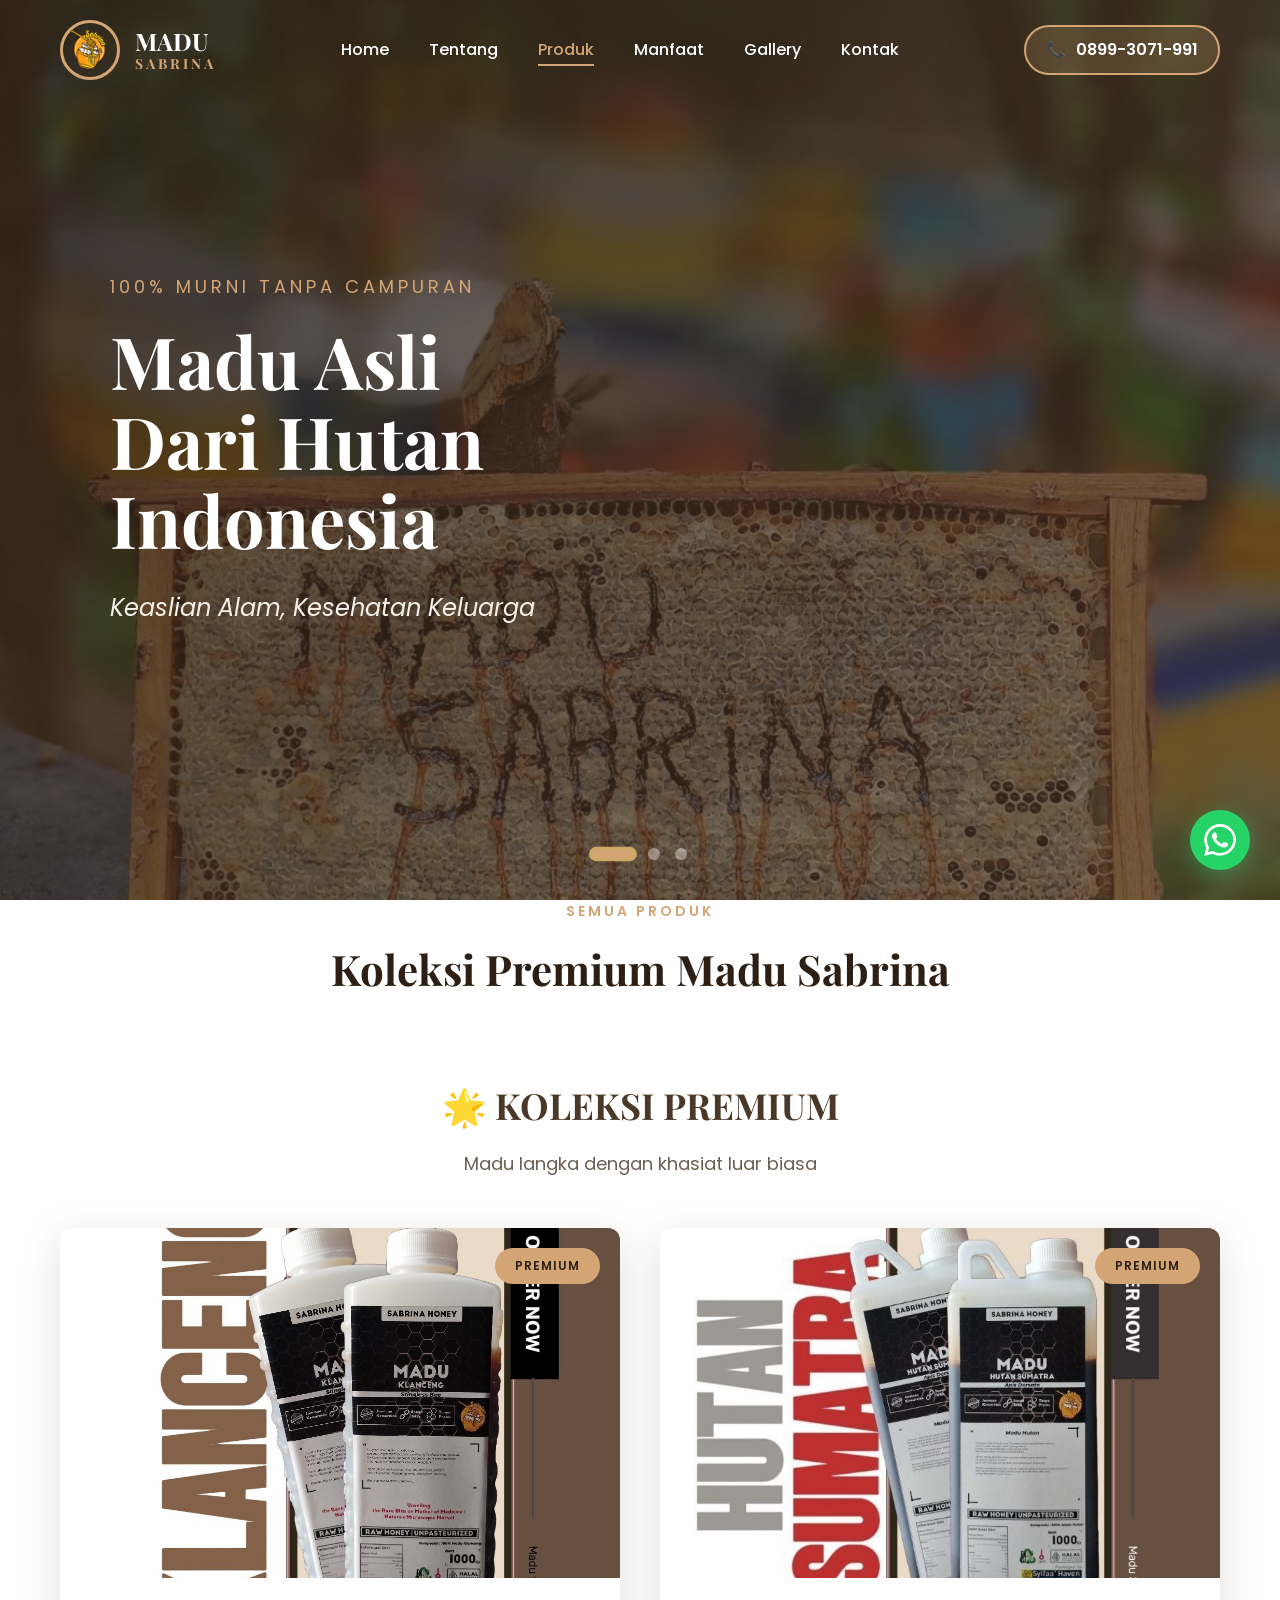
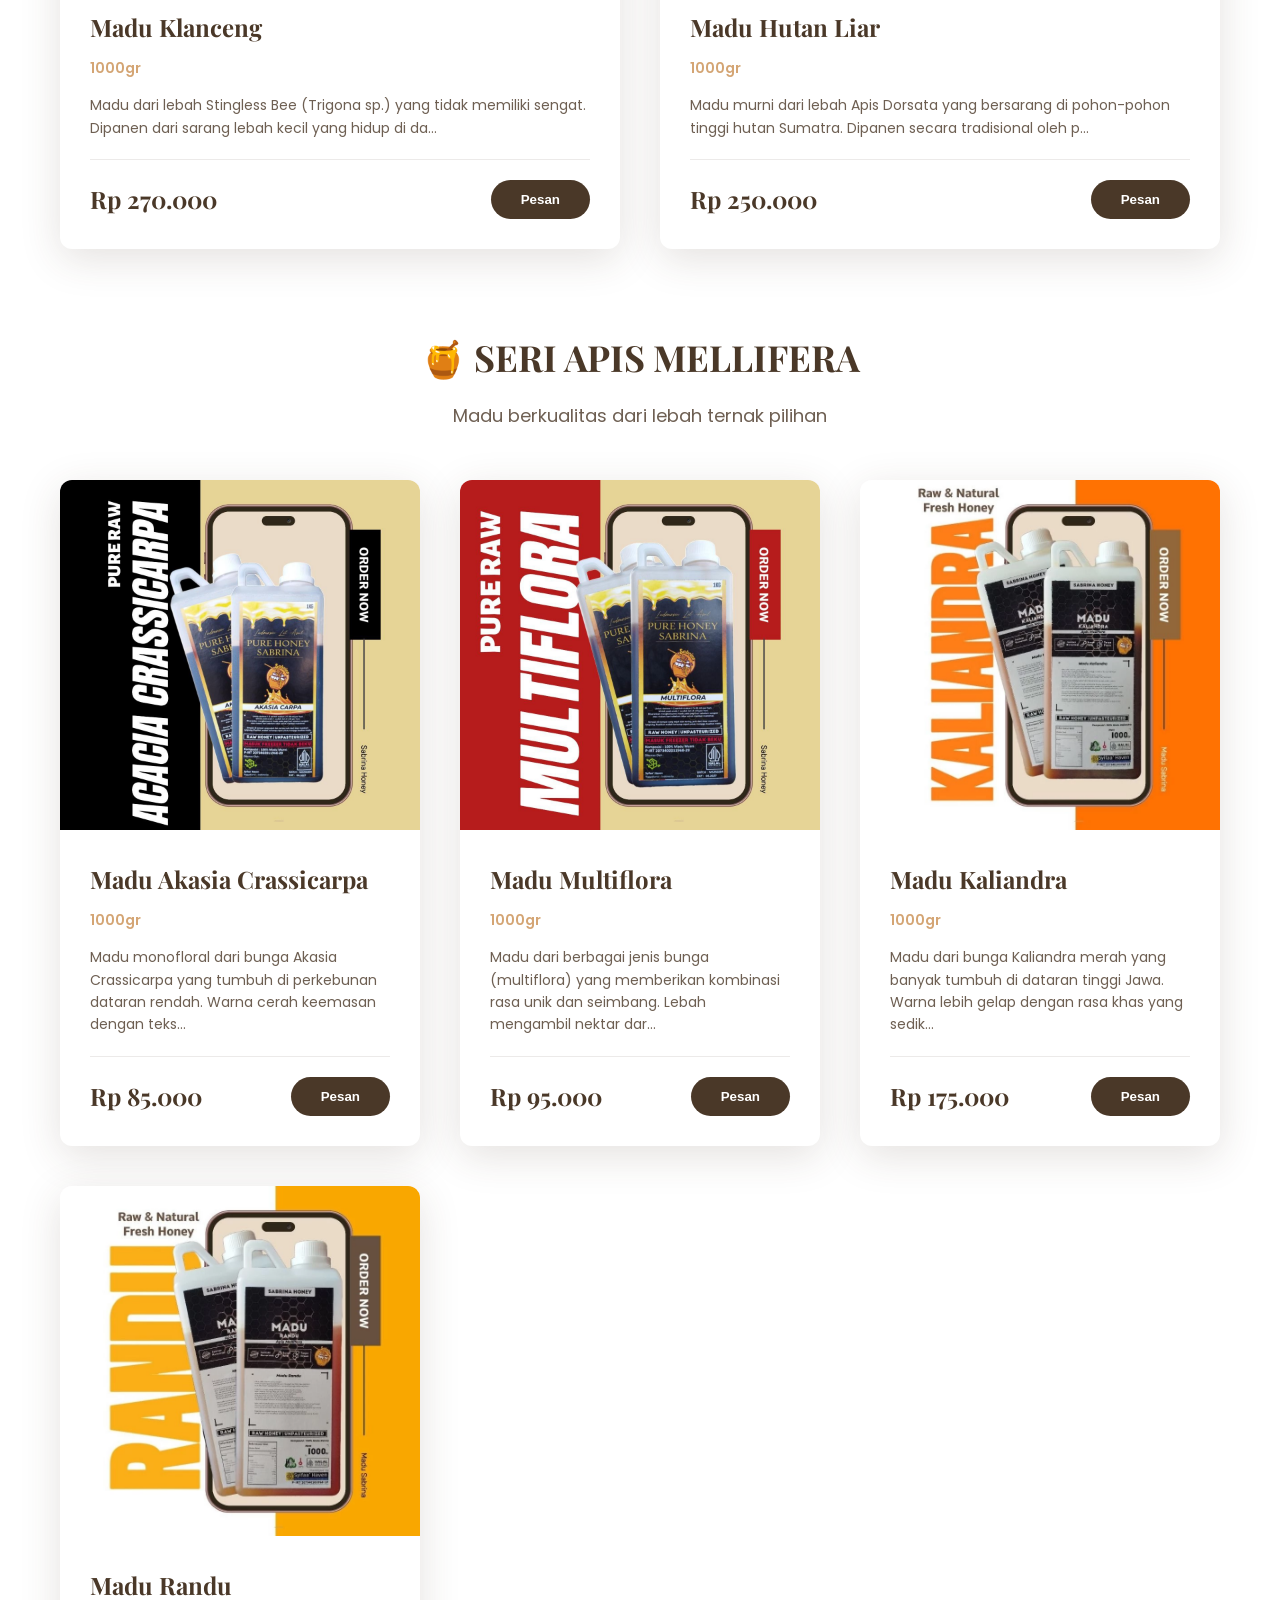
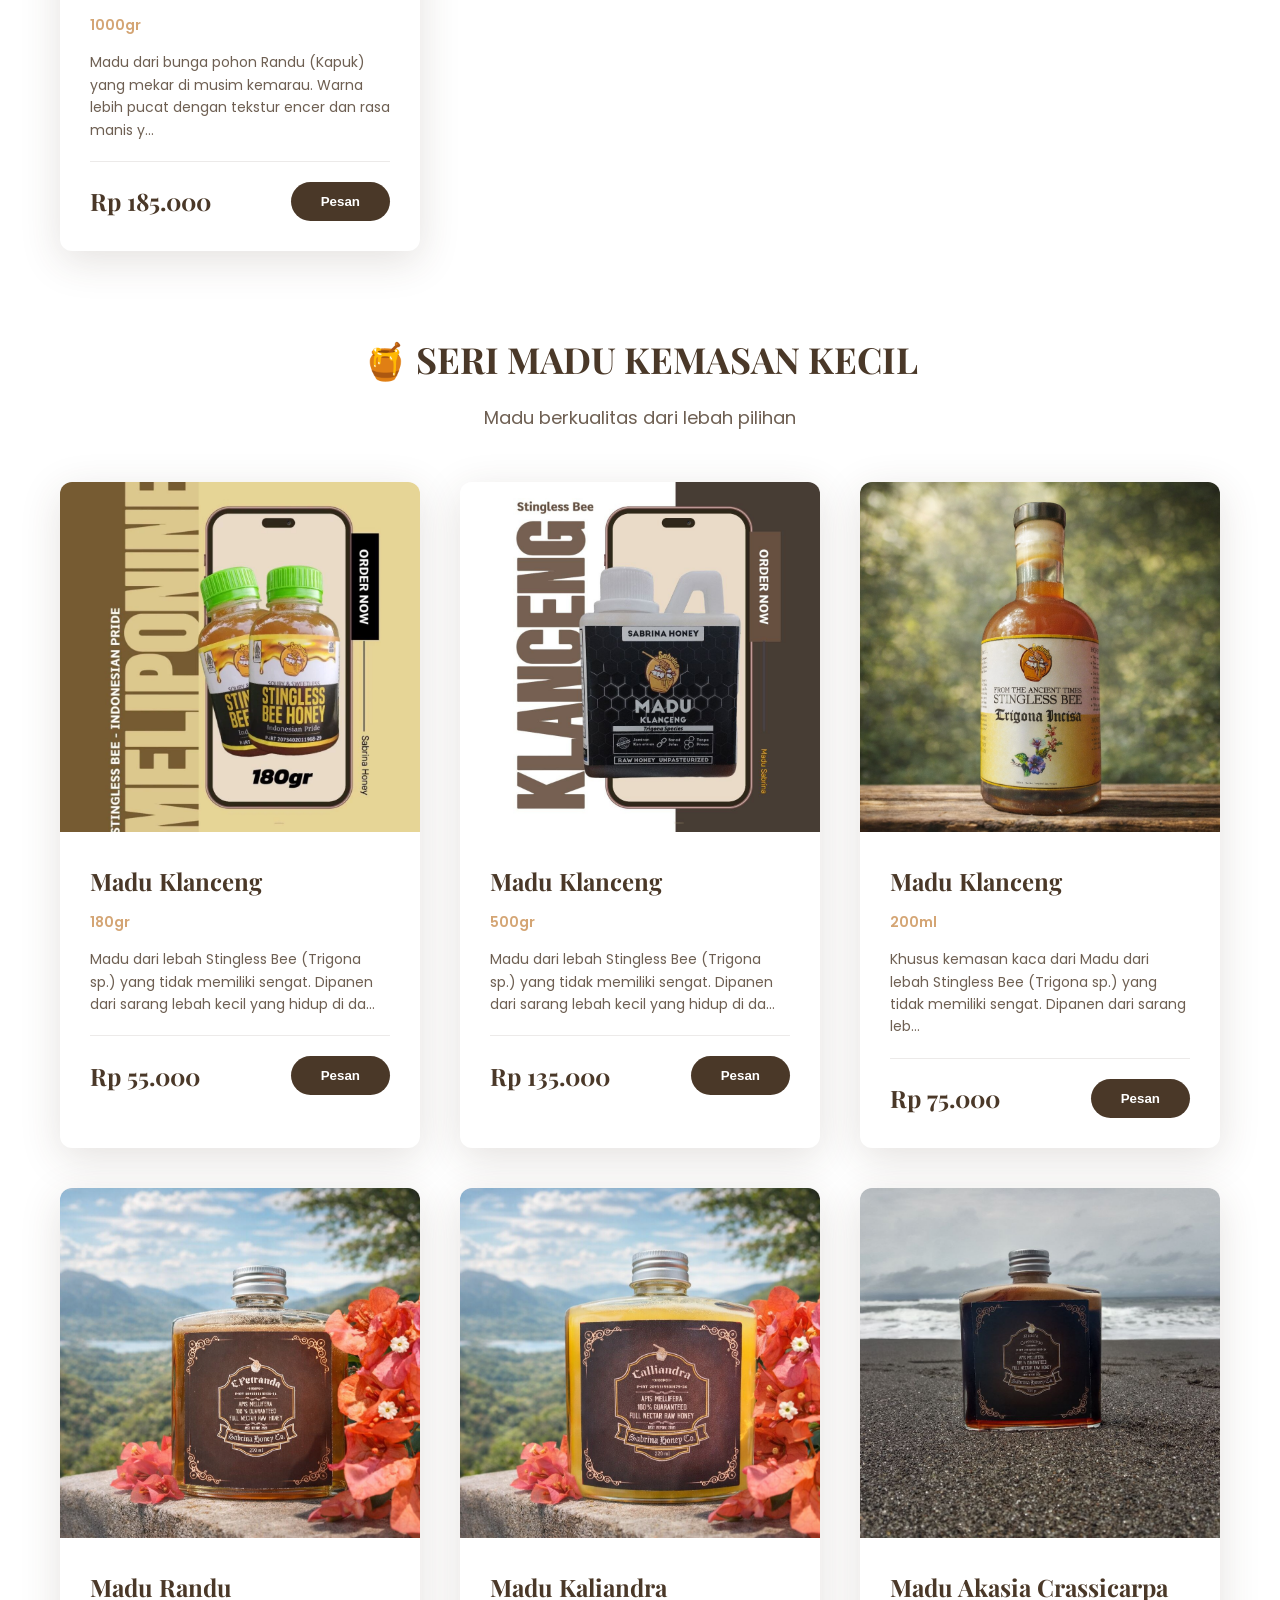
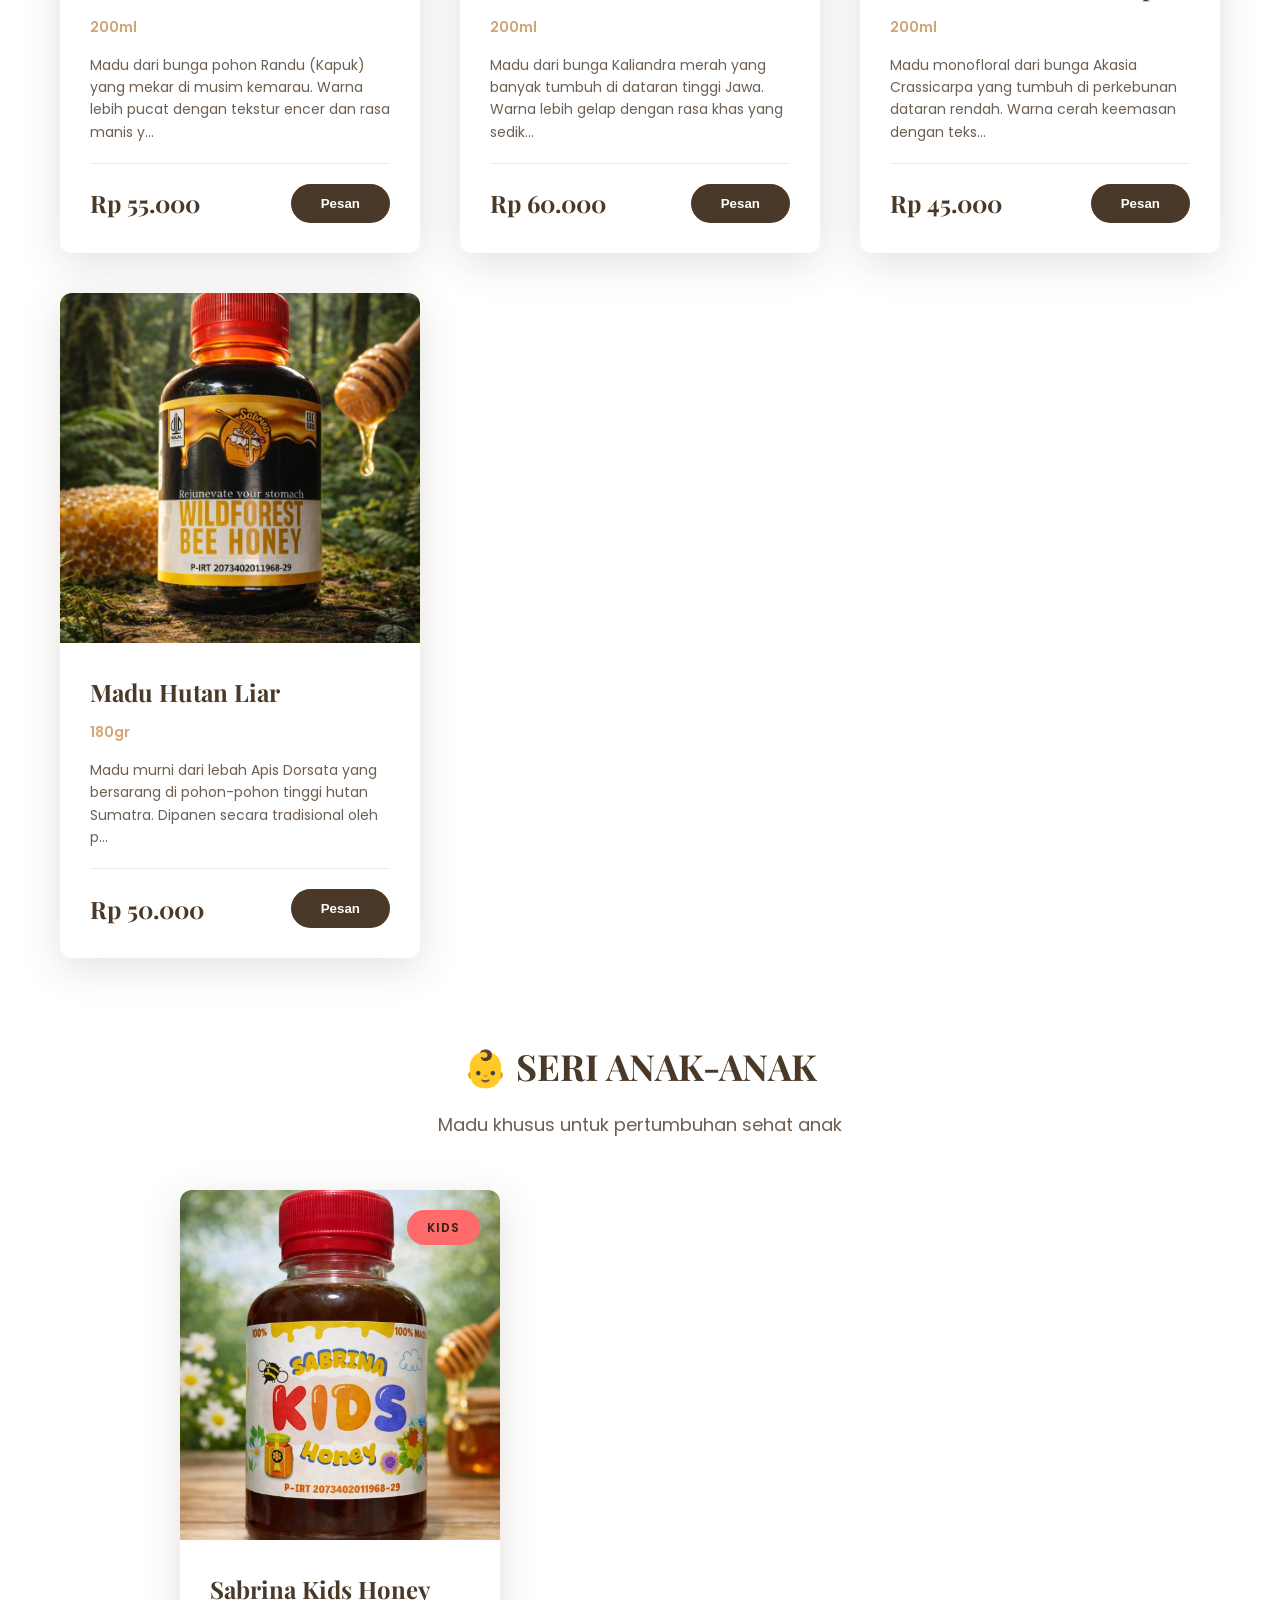
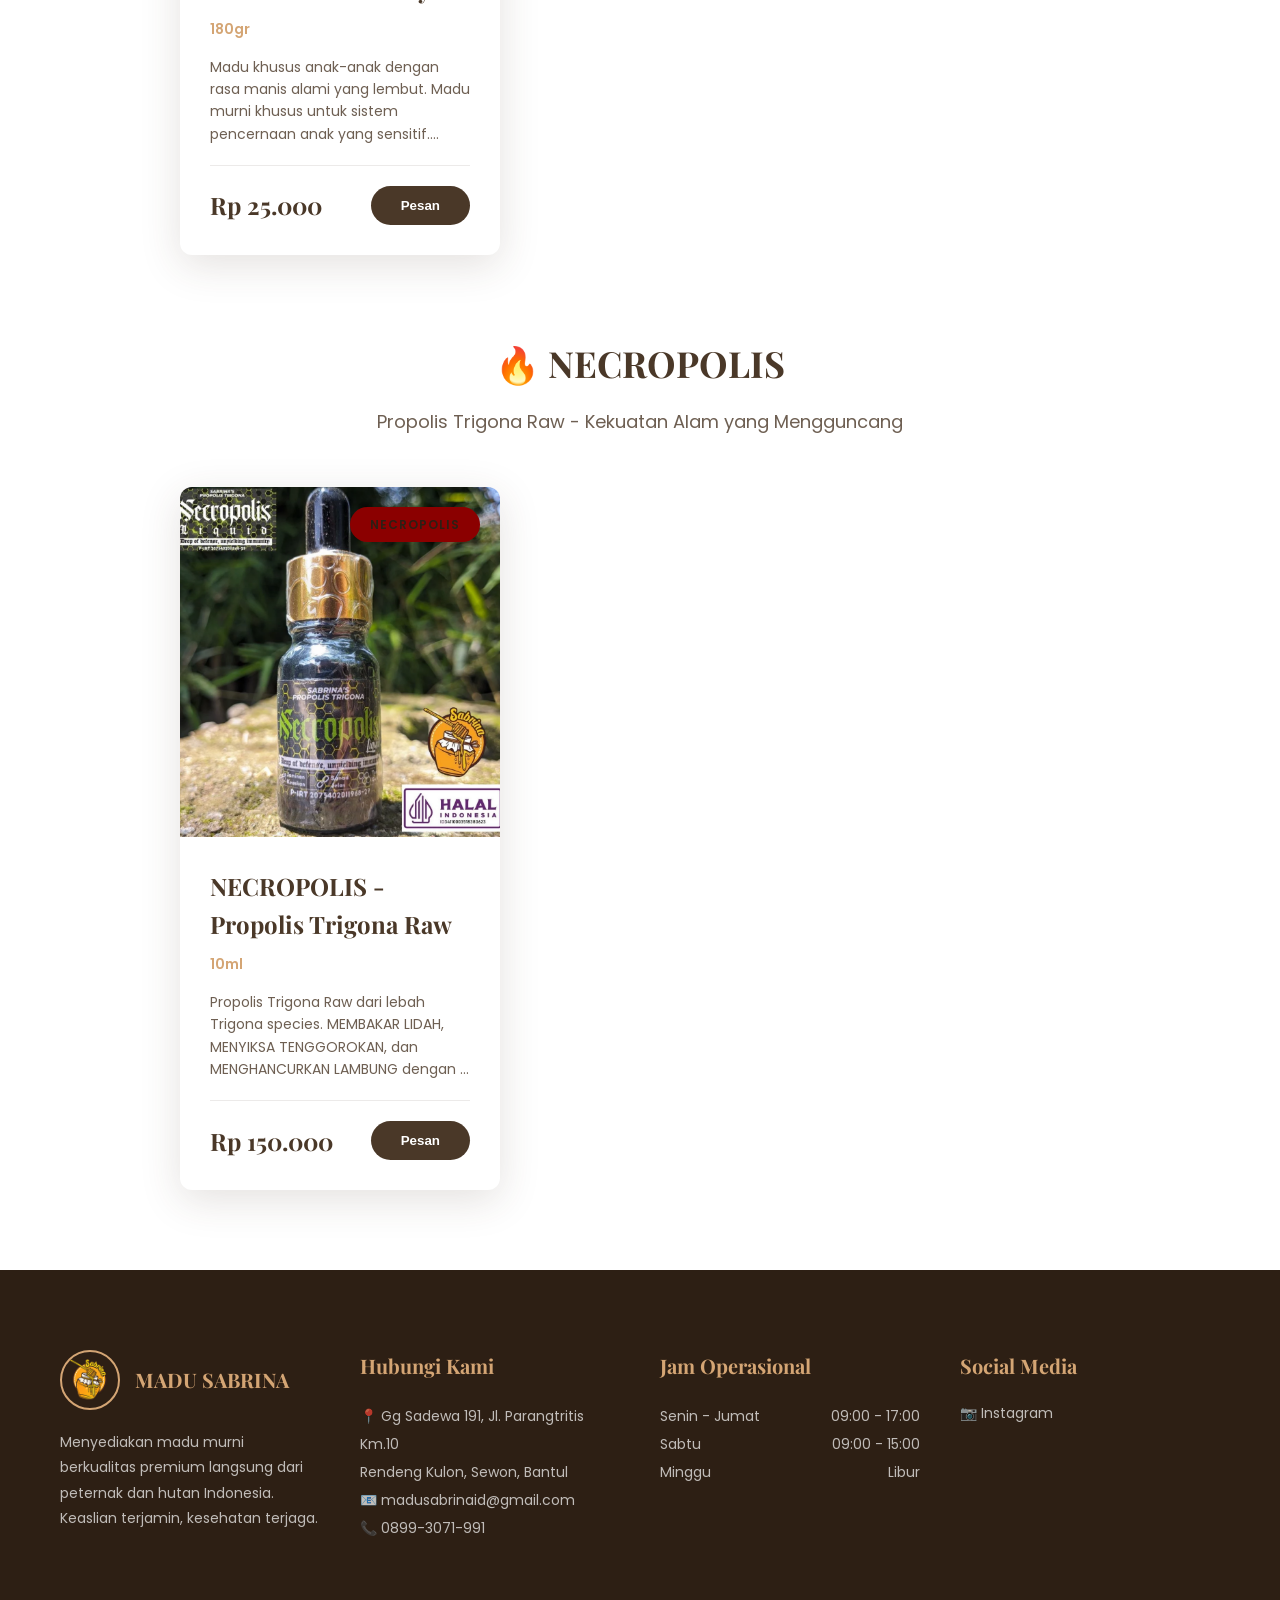
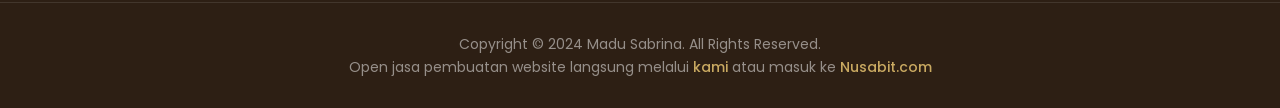
==== commit 8bdf865e: "editing navbar" ====
--- a/products.html
+++ b/products.html
@@ -12,6 +12,27 @@
     <link
         href="https://fonts.googleapis.com/css2?family=Playfair+Display:wght@400;500;600;700&family=Poppins:wght@300;400;500;600&display=swap"
         rel="stylesheet">
+
+    <!-- Meta Tags Open Graph -->
+    <meta property="og:type" content="website">
+    <meta property="og:url" content="https://madusabrina.vercel.app/products.html">
+    <meta property="og:title" content="Produk Kami - Madu Sabrina">
+    <meta property="og:description" content="Koleksi Premium Madu Sabrina - Madu murni berkualitas premium langsung dari peternak dan hutan Indonesia.">
+    <meta property="og:image" content="https://madusabrina.vercel.app/images/hero1.jpg">
+    <meta property="og:image:width" content="1200">
+    <meta property="og:image:height" content="630">
+    <meta property="og:image:alt" content="Madu Sabrina - Produk Kami">
+    <meta property="og:site_name" content="Madu Sabrina">
+    <meta property="og:locale" content="id_ID">
+
+    <!-- Meta Tags Twitter Card -->
+    <meta name="twitter:card" content="summary_large_image">
+    <meta name="twitter:url" content="https://madusabrina.vercel.app/products.html">
+    <meta name="twitter:title" content="Produk Kami - Madu Sabrina">
+    <meta name="twitter:description" content="Koleksi Premium Madu Sabrina - Madu murni berkualitas premium langsung dari peternak dan hutan Indonesia.">
+    <meta name="twitter:image" content="https://madusabrina.vercel.app/images/hero1.jpg">
+    <meta name="twitter:site" content="@madusabrina">
+    <meta name="twitter:creator" content="@madusabrina">
 </head>
 
 <body>
@@ -56,6 +77,49 @@
             </nav>
         </div>
     </header>
+
+    <!-- Hero Section -->
+    <section id="hero" class="hero">
+        <div class="hero-slide active" style="background-image: url('images/hero1.jpg')">
+            <div class="hero-overlay"></div>
+            <div class="container">
+                <div class="hero-content">
+                    <p class="hero-subtitle">100% Murni Tanpa Campuran</p>
+                    <h1 class="hero-title">Madu Asli<br>Dari Hutan Indonesia</h1>
+                    <p class="hero-tagline">Keaslian Alam, Kesehatan Keluarga</p>
+                </div>
+            </div>
+        </div>
+
+        <div class="hero-slide" style="background-image: url('images/hero2.jpg')">
+            <div class="hero-overlay"></div>
+            <div class="container">
+                <div class="hero-content">
+                    <p class="hero-subtitle">Langsung Dari Peternak Terpercaya</p>
+                    <h1 class="hero-title">Madu Klanceng<br>Lebah Tanpa Sengat</h1>
+                    <p class="hero-tagline">Keaslian Alam, Kesehatan Keluarga</p>
+                </div>
+            </div>
+        </div>
+
+        <div class="hero-slide" style="background-image: url('images/hero3.jpg')">
+            <div class="hero-overlay"></div>
+            <div class="container">
+                <div class="hero-content">
+                    <p class="hero-subtitle">Dipanen Secara Tradisional</p>
+                    <h1 class="hero-title">Madu Hutan<br>Apis Dorsata</h1>
+                    <p class="hero-tagline">Keaslian Alam, Kesehatan Keluarga</p>
+                </div>
+            </div>
+        </div>
+
+        <!-- Hero Navigation -->
+        <div class="hero-dots">
+            <span class="dot active" data-slide="0"></span>
+            <span class="dot" data-slide="1"></span>
+            <span class="dot" data-slide="2"></span>
+        </div>
+    </section>
 
     <!-- Products Section -->
     <section id="products" class="products-section">
--- a/style.css
+++ b/style.css
@@ -320,14 +320,105 @@
     }
 }
 
-/* Navbar transparency fix for products.html */
-.site-header {
-    background-color: rgba(45, 31, 20, 0.95) !important;
-    backdrop-filter: blur(10px) !important;
-}
-
-.site-header.scrolled {
-    background-color: rgba(45, 31, 20, 0.95) !important;
+/* Navbar transparency fix for products.html - REMOVED !important rules */
+
+/* Hero section styles for products.html */
+.hero {
+    position: relative;
+    height: 100vh;
+    width: 100%;
+    overflow: hidden;
+}
+
+.hero-slide {
+    position: absolute;
+    top: 0;
+    left: 0;
+    width: 100%;
+    height: 100%;
+    background-size: cover;
+    background-position: center;
+    background-repeat: no-repeat;
+    opacity: 0;
+    transition: opacity 1s ease-in-out;
+}
+
+.hero-slide.active {
+    opacity: 1;
+}
+
+.hero-overlay {
+    position: absolute;
+    top: 0;
+    left: 0;
+    width: 100%;
+    height: 100%;
+    background: linear-gradient(135deg, rgba(0, 0, 0, 0.6), rgba(0, 0, 0, 0.2));
+    z-index: 1;
+}
+
+.hero-content {
+    position: relative;
+    z-index: 2;
+    height: 100vh;
+    display: flex;
+    flex-direction: column;
+    justify-content: center;
+    padding-left: 50px;
+    max-width: 700px;
+}
+
+.hero-subtitle {
+    font-size: 18px;
+    color: var(--honey-gold);
+    letter-spacing: 4px;
+    text-transform: uppercase;
+    margin-bottom: 20px;
+    animation: fadeInUp 1s ease 0.2s both;
+}
+
+.hero-title {
+    font-family: 'Playfair Display', serif;
+    font-size: 72px;
+    font-weight: 700;
+    color: var(--white);
+    line-height: 1.1;
+    margin-bottom: 30px;
+    animation: fadeInUp 1s ease 0.4s both;
+}
+
+.hero-tagline {
+    font-size: 24px;
+    color: var(--light-cream);
+    font-style: italic;
+    animation: fadeInUp 1s ease 0.6s both;
+}
+
+.hero-dots {
+    position: absolute;
+    bottom: 40px;
+    left: 50%;
+    transform: translateX(-50%);
+    display: flex;
+    gap: 15px;
+    z-index: 3;
+}
+
+.dot {
+    width: 12px;
+    height: 12px;
+    border-radius: 50%;
+    background: rgba(255, 255, 255, 0.5);
+    cursor: pointer;
+    transition: all 0.3s ease;
+    border: 2px solid transparent;
+}
+
+.dot:hover,
+.dot.active {
+    background: #C9A961;
+    border-color: #C9A961;
+    transform: scale(1.2);
 }
 
 /* Mobile Navigation for very small screens */
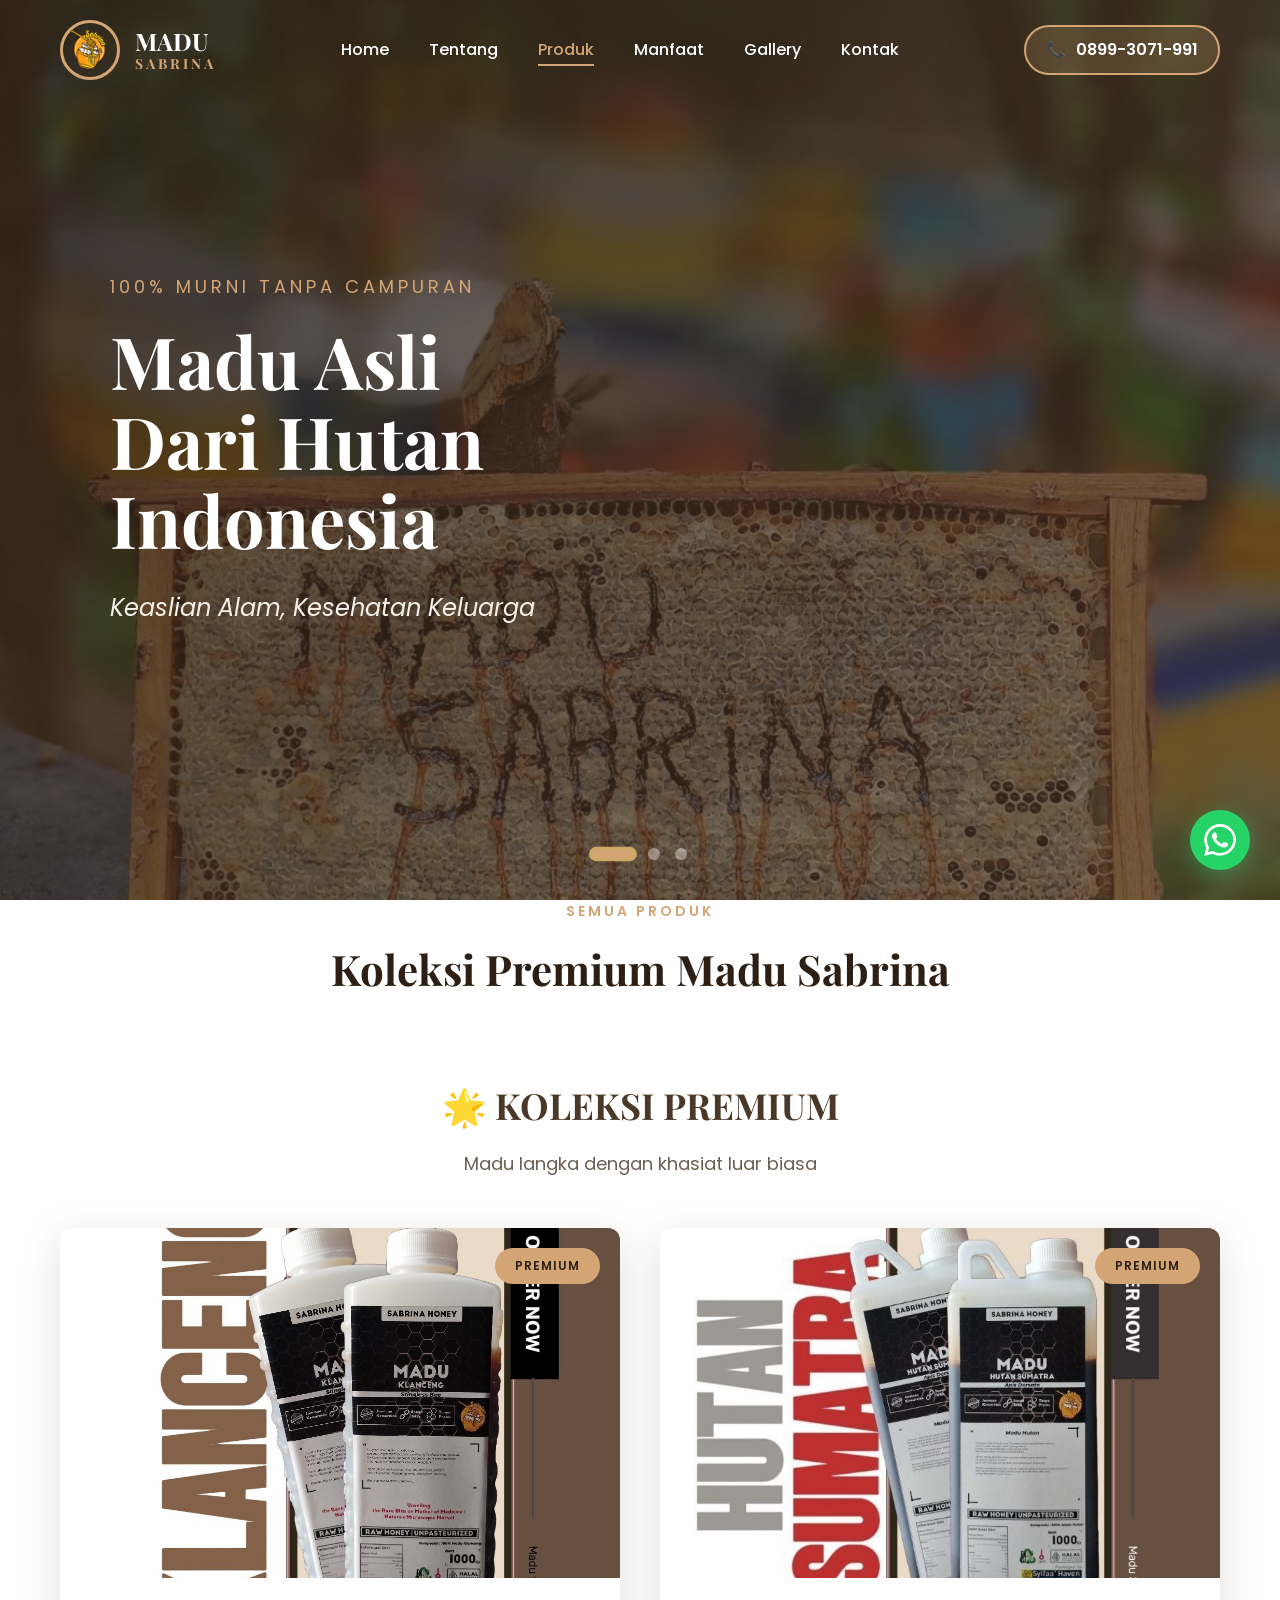
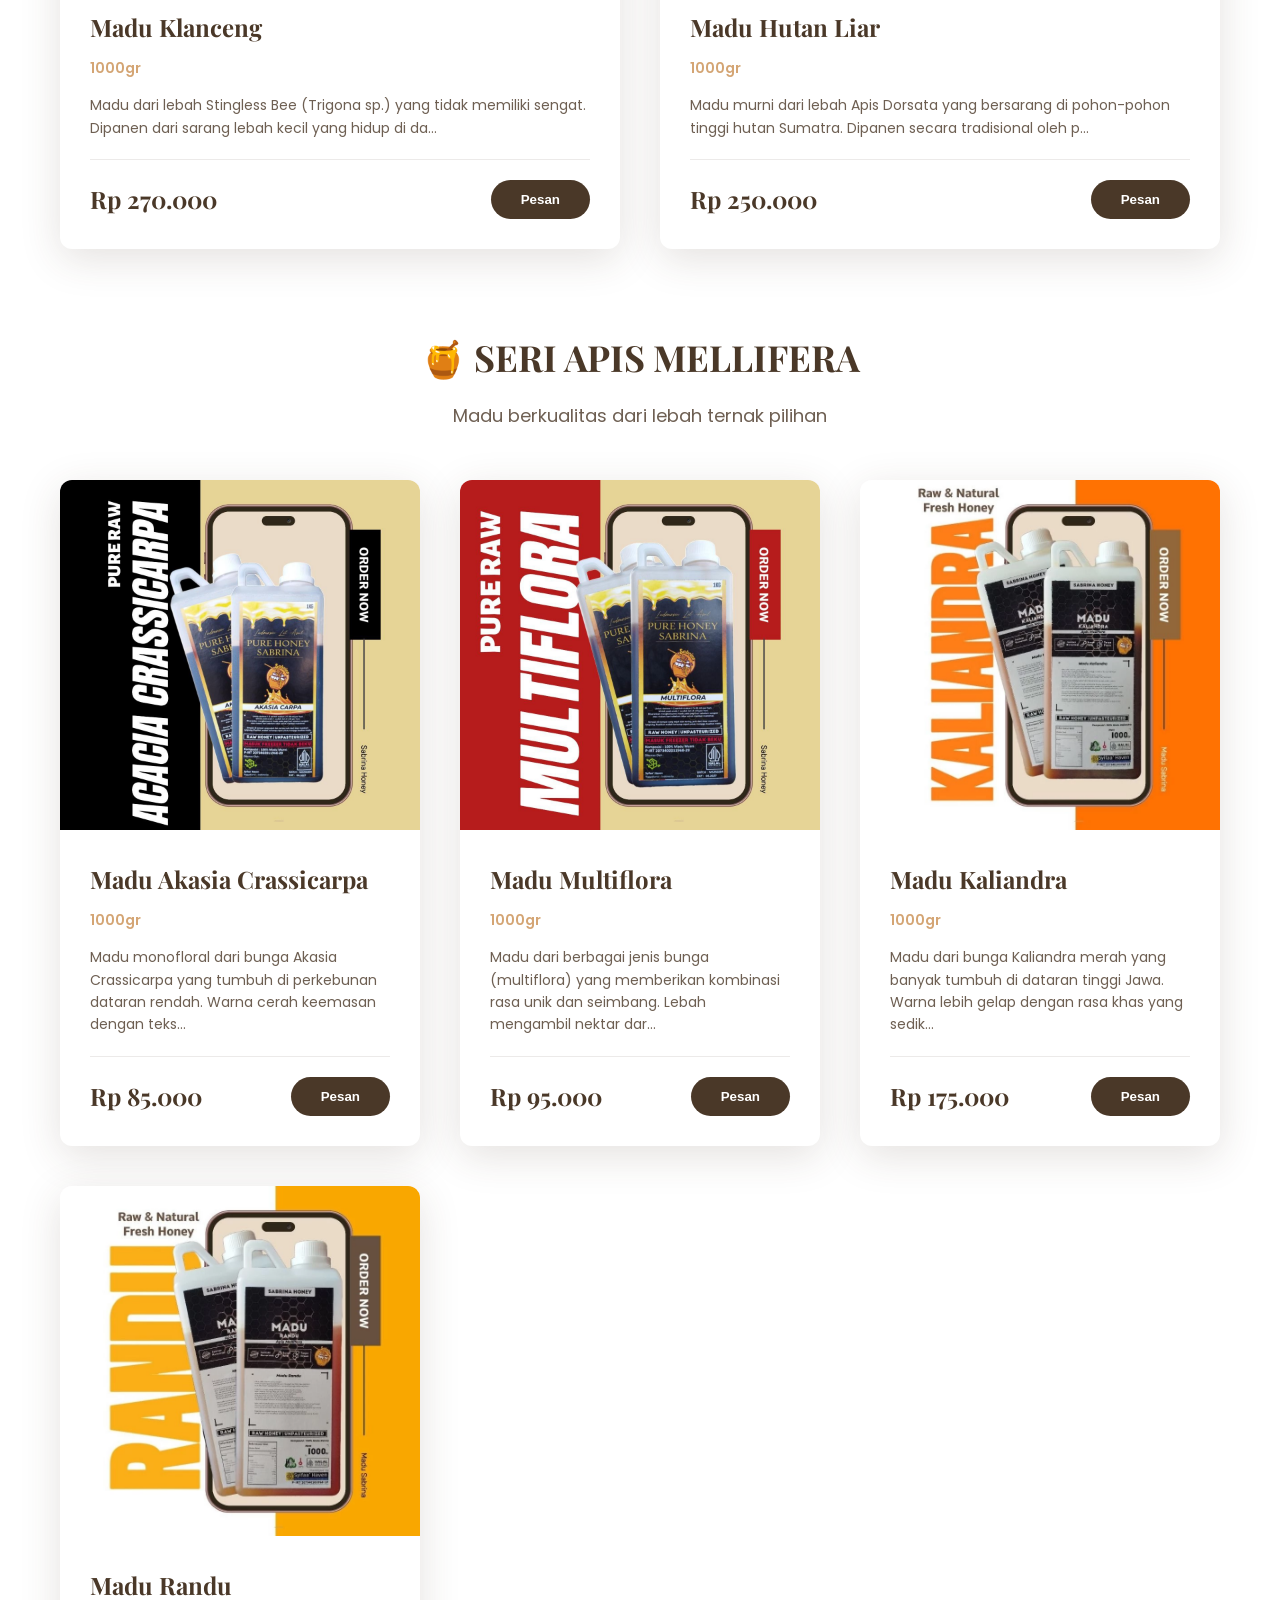
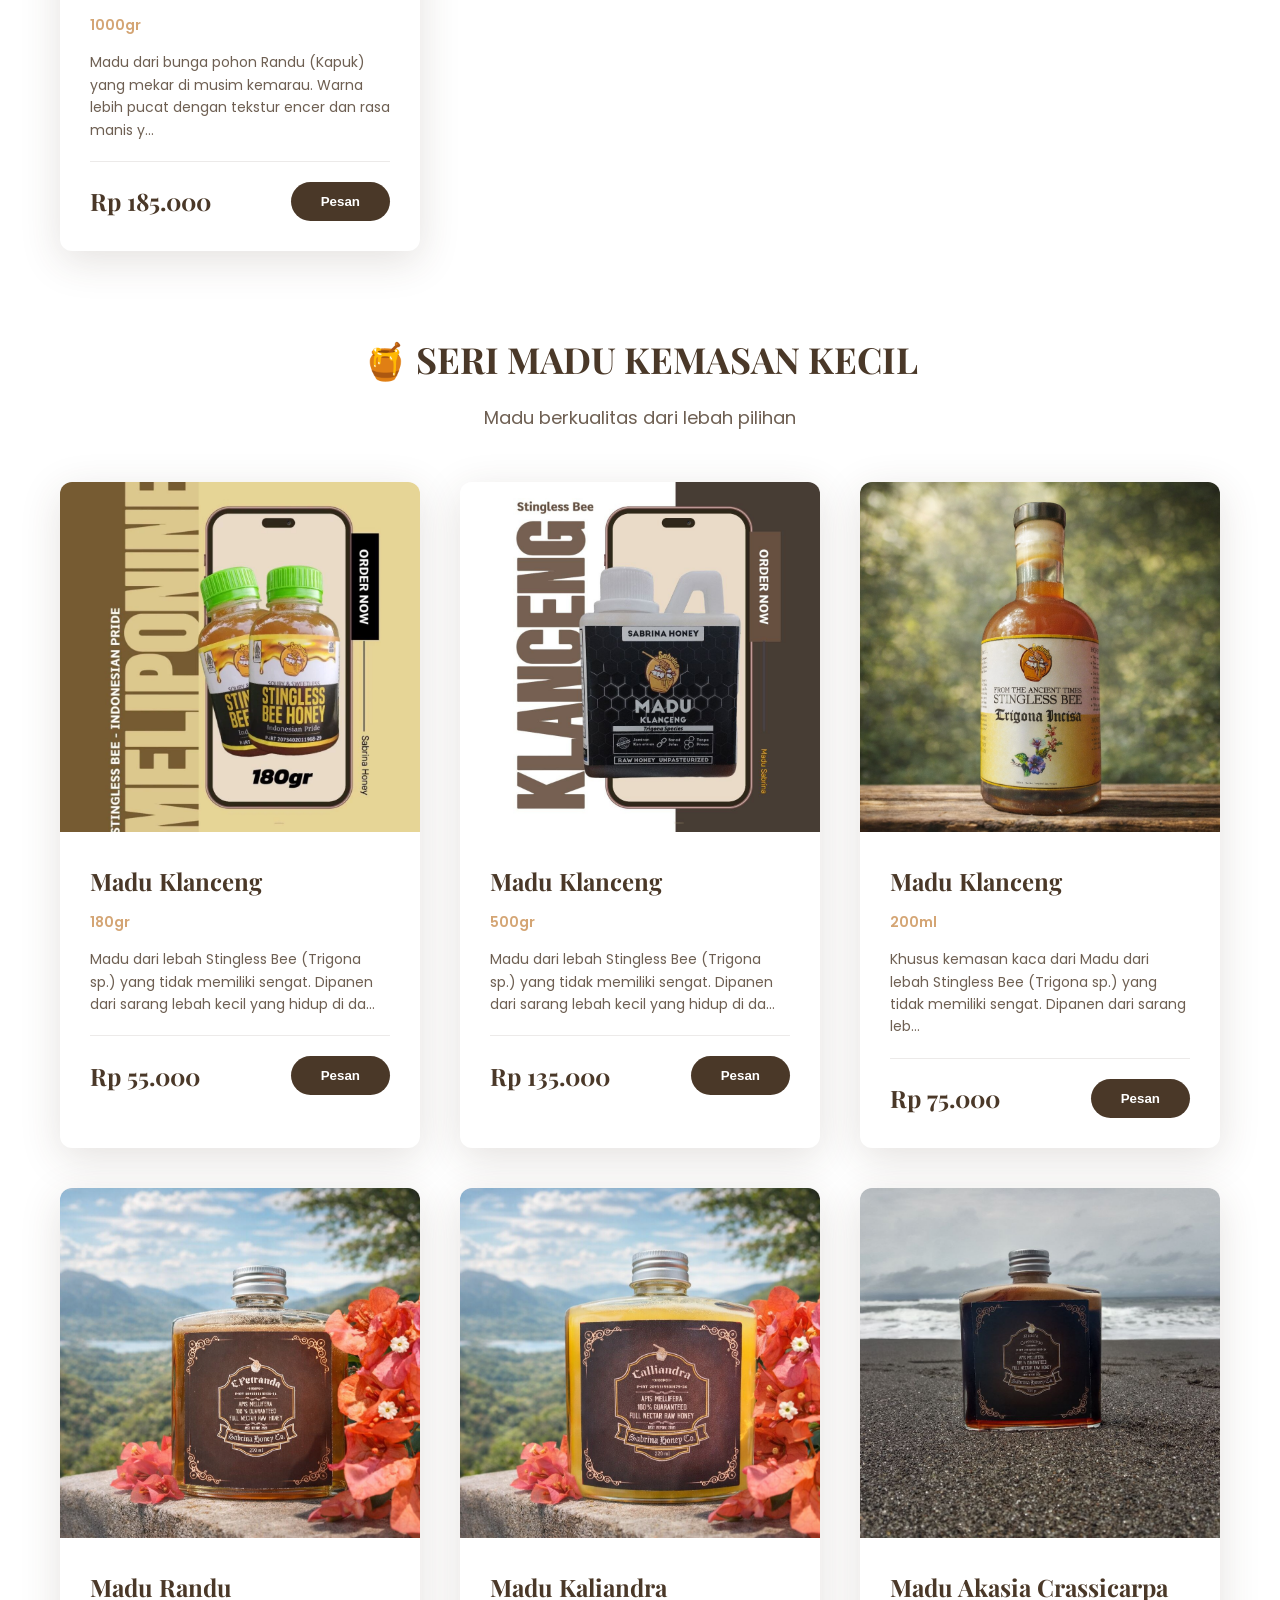
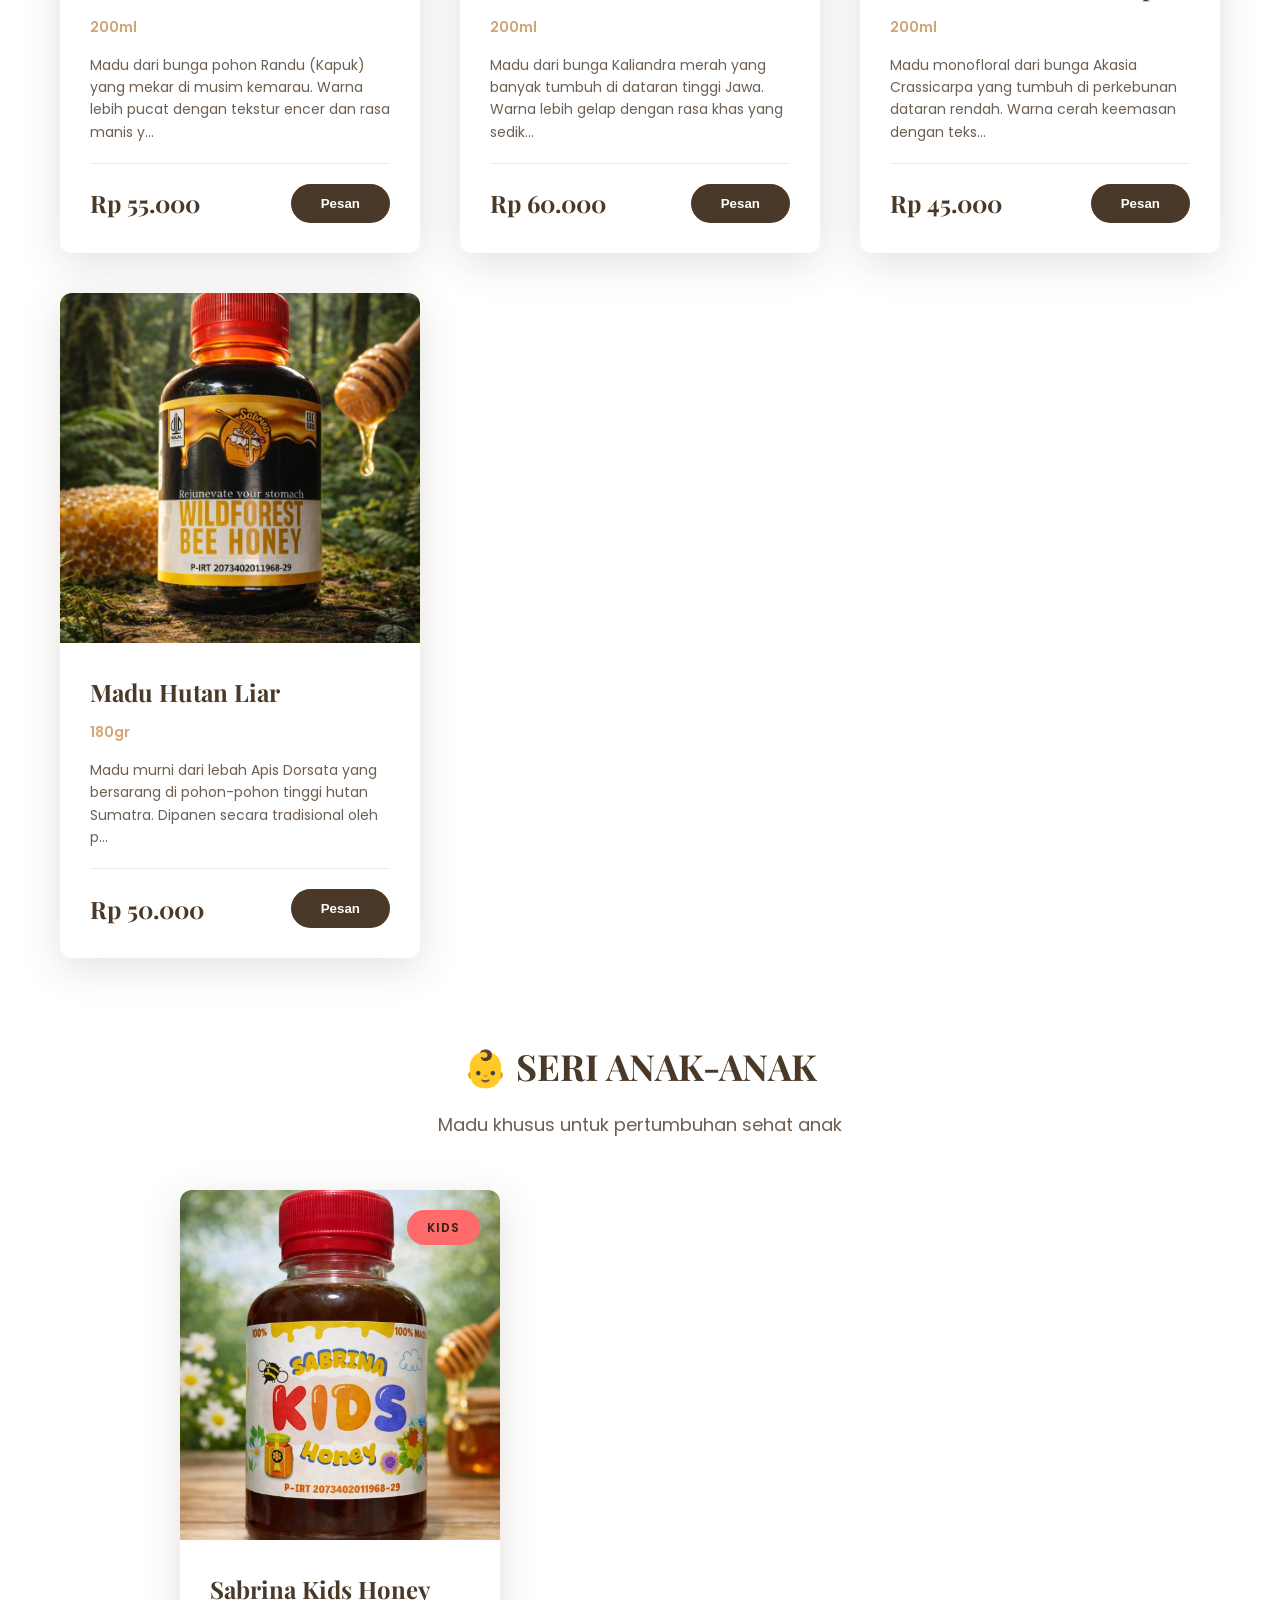
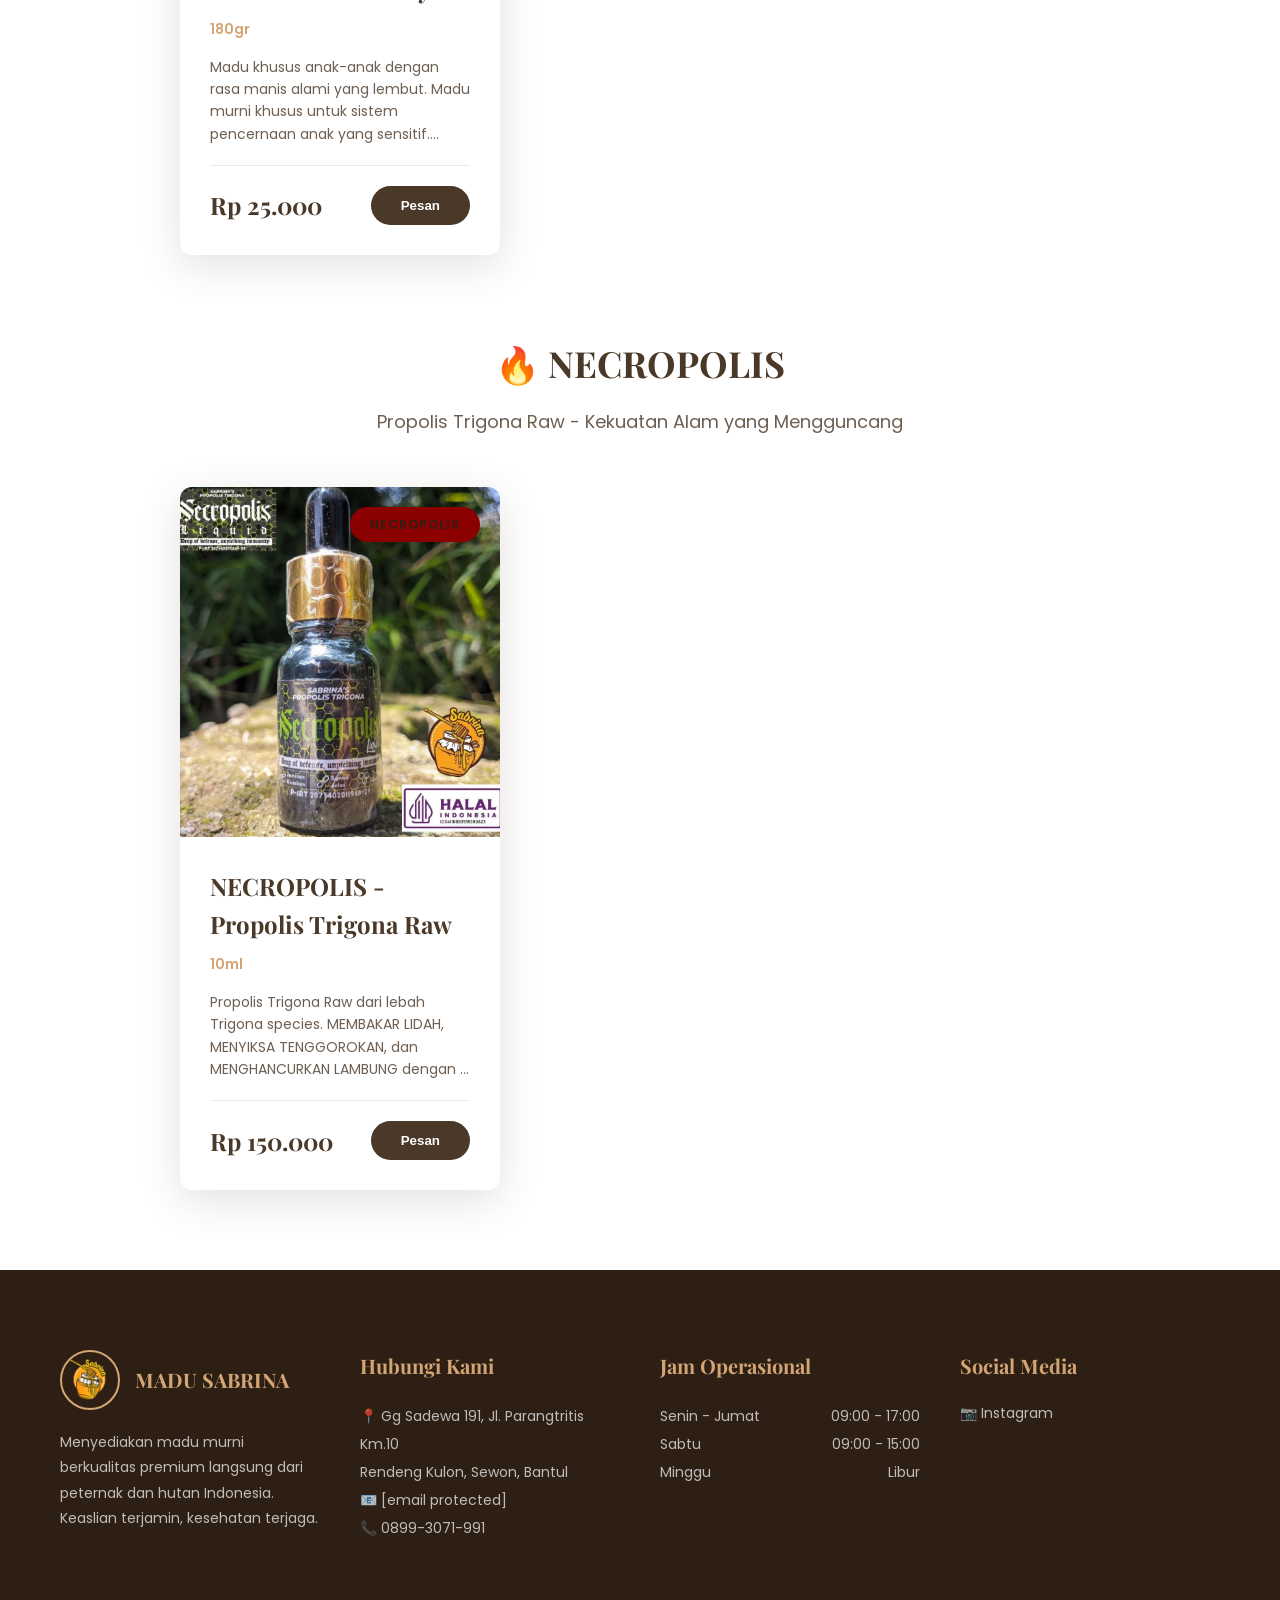
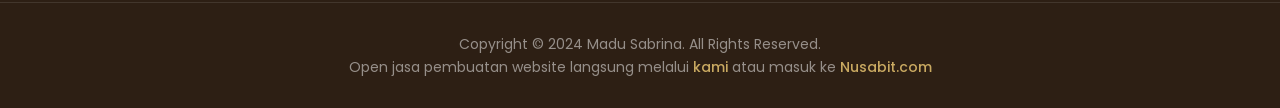
==== commit 58cea0ea: "fixing bugs" ====
--- a/products.html
+++ b/products.html
@@ -64,7 +64,7 @@
                 </ul>
 
                 <div class="nav-right">
-                    <a href="https://wa.me/6289930719991" class="phone-link">
+                    <a href="https://wa.me/628993071991" class="phone-link">
                         <span class="phone-icon">📞</span>
                         <span class="phone-number">0899-3071-991</span>
                     </a>
@@ -225,7 +225,7 @@
             </div>
             <div class="modal-footer">
                 <button class="btn-secondary" onclick="closeOrderModal()">Batal</button>
-                <button class="btn-primary" onclick="addToCart()">Tambah ke Keranjang</button>
+                <button class="btn-primary" onclick="addToCartAndRedirect()">Tambah ke Keranjang</button>
             </div>
         </div>
     </div>
@@ -249,7 +249,7 @@
                     <h4 class="footer-title">Hubungi Kami</h4>
                     <div class="contact-info">
                         <p>📍 Gg Sadewa 191, Jl. Parangtritis Km.10<br>Rendeng Kulon, Sewon, Bantul</p>
-                        <p>📧 madusabrinaid@gmail.com</p>
+                        <p>📧 <a href="/cdn-cgi/l/email-protection" class="__cf_email__" data-cfemail="6805090c1d1b090a1a010609010c280f05090104460b0705">[email&#160;protected]</a></p>
                         <p>📞 0899-3071-991</p>
                     </div>
                 </div>
@@ -285,14 +285,14 @@
     </footer>
 
     <!-- WhatsApp Float Button -->
-    <a href="https://wa.me/6289930719991" class="whatsapp-float" target="_blank">
+    <a href="https://wa.me/628993071991" class="whatsapp-float" target="_blank">
         <svg width="32" height="32" viewBox="0 0 24 24" fill="currentColor">
             <path
                 d="M17.472 14.382c-.297-.149-1.758-.867-2.03-.967-.273-.099-.471-.148-.67.15-.197.297-.767.966-.94 1.164-.173.199-.347.223-.644.075-.297-.15-1.255-.463-2.39-1.475-.883-.788-1.48-1.761-1.653-2.059-.173-.297-.018-.458.13-.606.134-.133.298-.347.446-.52.149-.174.198-.298.298-.497.099-.198.05-.371-.025-.52-.075-.149-.669-1.612-.916-2.207-.242-.579-.487-.5-.669-.51-.173-.008-.371-.01-.57-.01-.198 0-.52.074-.792.372-.272.297-1.04 1.016-1.04 2.479 0 1.462 1.065 2.875 1.213 3.074.149.198 2.096 3.2 5.077 4.487.709.306 1.262.489 1.694.625.712.227 1.36.195 1.871.118.571-.085 1.758-.719 2.006-1.413.248-.694.248-1.289.173-1.413-.074-.124-.272-.198-.57-.347m-5.421 7.403h-.004a9.87 9.87 0 01-5.031-1.378l-.361-.214-3.741.982.998-3.648-.235-.374a9.86 9.86 0 01-1.51-5.26c.001-5.45 4.436-9.884 9.888-9.884 2.64 0 5.122 1.03 6.988 2.898a9.825 9.825 0 012.893 6.994c-.003 5.45-4.437 9.884-9.885 9.884m8.413-18.297A11.815 11.815 0 0012.05 0C5.495 0 .16 5.335.157 11.892c0 2.096.547 4.142 1.588 5.945L.057 24l6.305-1.654a11.882 11.882 0 005.683 1.448h.005c6.554 0 11.89-5.335 11.893-11.893a11.821 11.821 0 00-3.48-8.413Z" />
         </svg>
     </a>
 
-    <script src="script.js"></script>
+    <script data-cfasync="false" src="/cdn-cgi/scripts/5c5dd728/cloudflare-static/email-decode.min.js"></script><script src="script.js"></script>
     <script>
         // Override the renderProducts function for products.html
         function renderProducts() {
@@ -371,14 +371,15 @@
             // Initialize loading screen
             initLoadingScreen();
 
-            // Initialize other components
-            initNavigation();
-            initHamburger();
+            // InitHamburger();
             initScrollAnimation();
             renderProducts();
-            updateCartDisplay();
         });
+
+        // ── CART FIX: simpan ke localStorage tanpa redirect ─────────────
+        function addToCartAndRedirect() {
+            addToCart();
+        }
     </script>
 </body>
-
 </html>
--- a/style.css
+++ b/style.css
@@ -2276,4 +2276,148 @@
         width: 40px;
         margin: 15px auto;
     }
+}
+/* ========== PRE-ORDER TAB SECTION ========== */
+.preorder-tab-section {
+    padding: 80px 0;
+    background: var(--light-cream);
+}
+
+.po-tab-bar {
+    display: flex;
+    gap: 12px;
+    margin: 0 auto 40px;
+    max-width: 600px;
+    background: rgba(74, 56, 40, 0.08);
+    border-radius: 14px;
+    padding: 6px;
+}
+
+.po-tab-btn {
+    flex: 1;
+    padding: 14px 20px;
+    border: none;
+    background: transparent;
+    color: var(--dark-brown);
+    font-family: 'Poppins', sans-serif;
+    font-size: 14px;
+    font-weight: 600;
+    border-radius: 10px;
+    cursor: pointer;
+    transition: background .25s, color .25s, box-shadow .25s;
+    opacity: 0.55;
+}
+
+.po-tab-btn.active {
+    background: var(--honey-gold);
+    color: #fff;
+    opacity: 1;
+    box-shadow: 0 4px 16px rgba(212, 165, 116, 0.45);
+}
+
+.po-panel {
+    display: none;
+    animation: poFadeUp .3s ease;
+}
+
+.po-panel.active {
+    display: block;
+}
+
+@keyframes poFadeUp {
+    from { opacity: 0; transform: translateY(10px); }
+    to   { opacity: 1; transform: translateY(0); }
+}
+
+@media (max-width: 600px) {
+    .po-tab-bar {
+        flex-direction: column;
+    }
+}
+
+/* ========== PRE-ORDER HERO BANNER ========== */
+.po-hero-banner {
+    position: relative;
+    width: 100%;
+    height: 480px;
+    overflow: hidden;
+}
+
+.po-hero-slide {
+    position: absolute;
+    inset: 0;
+    background-size: 110%;
+    background-position: center 30%;
+    opacity: 0;
+    transition: opacity 0.6s ease, background-position 0s;
+    display: flex;
+    align-items: flex-end;
+    will-change: background-position;
+}
+
+.po-hero-slide.active {
+    opacity: 1;
+}
+
+.po-hero-overlay {
+    position: absolute;
+    inset: 0;
+    background: linear-gradient(
+        to top,
+        rgba(45, 31, 20, 0.92) 0%,
+        rgba(45, 31, 20, 0.5) 50%,
+        rgba(45, 31, 20, 0.15) 100%
+    );
+}
+
+.po-hero-text {
+    position: relative;
+    z-index: 1;
+    padding: 48px 60px;
+    color: #fff;
+}
+
+.po-hero-label {
+    display: inline-block;
+    background: var(--honey-gold);
+    color: #fff;
+    font-size: 11px;
+    font-weight: 700;
+    letter-spacing: 3px;
+    padding: 5px 14px;
+    border-radius: 20px;
+    text-transform: uppercase;
+    margin-bottom: 14px;
+}
+
+.po-hero-title {
+    font-family: 'Playfair Display', serif;
+    font-size: clamp(36px, 6vw, 56px);
+    font-weight: 700;
+    line-height: 1.1;
+    margin-bottom: 12px;
+    color: #fff;
+}
+
+.po-hero-title span {
+    color: var(--honey-gold);
+}
+
+.po-hero-sub {
+    font-size: 15px;
+    color: rgba(255, 255, 255, 0.75);
+    max-width: 440px;
+    line-height: 1.6;
+}
+
+@media (max-width: 768px) {
+    .po-hero-banner {
+        height: 340px;
+    }
+    .po-hero-text {
+        padding: 32px 24px;
+    }
+    .po-hero-title {
+        font-size: 32px;
+    }
 }
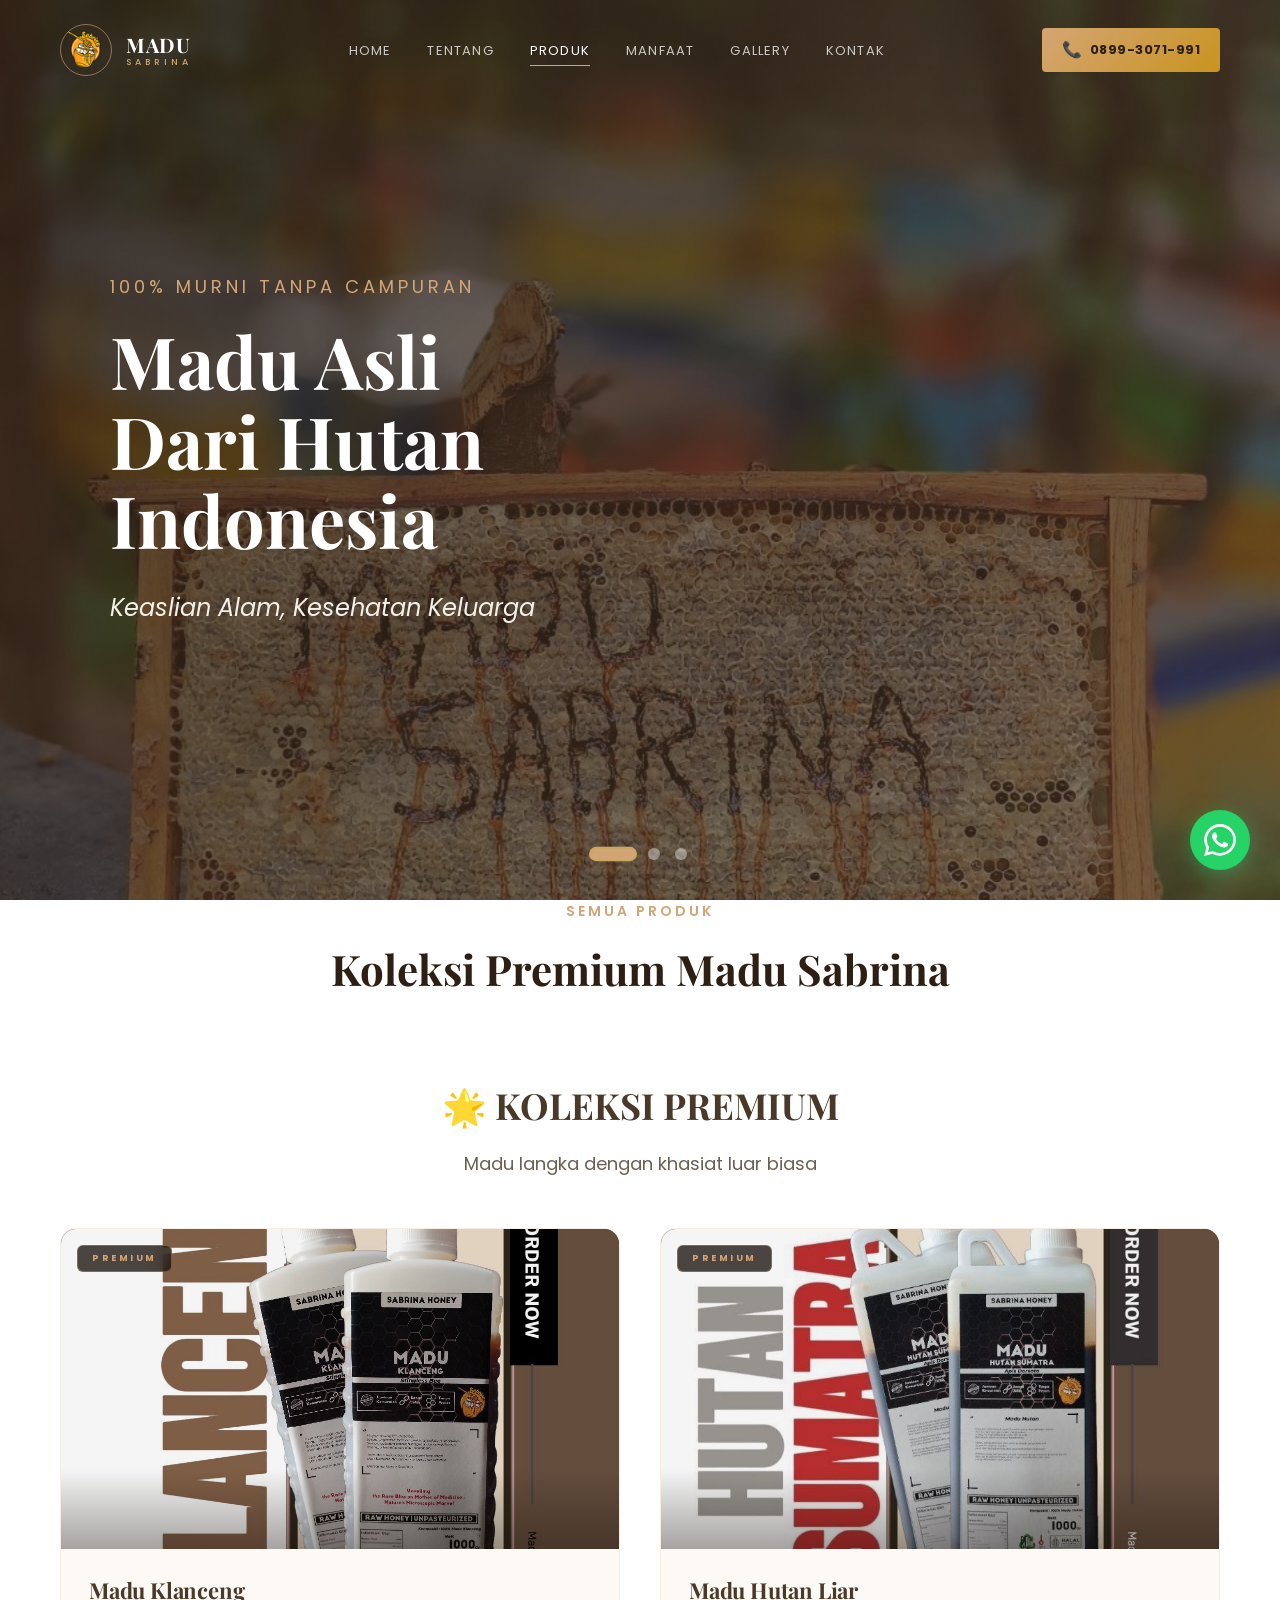
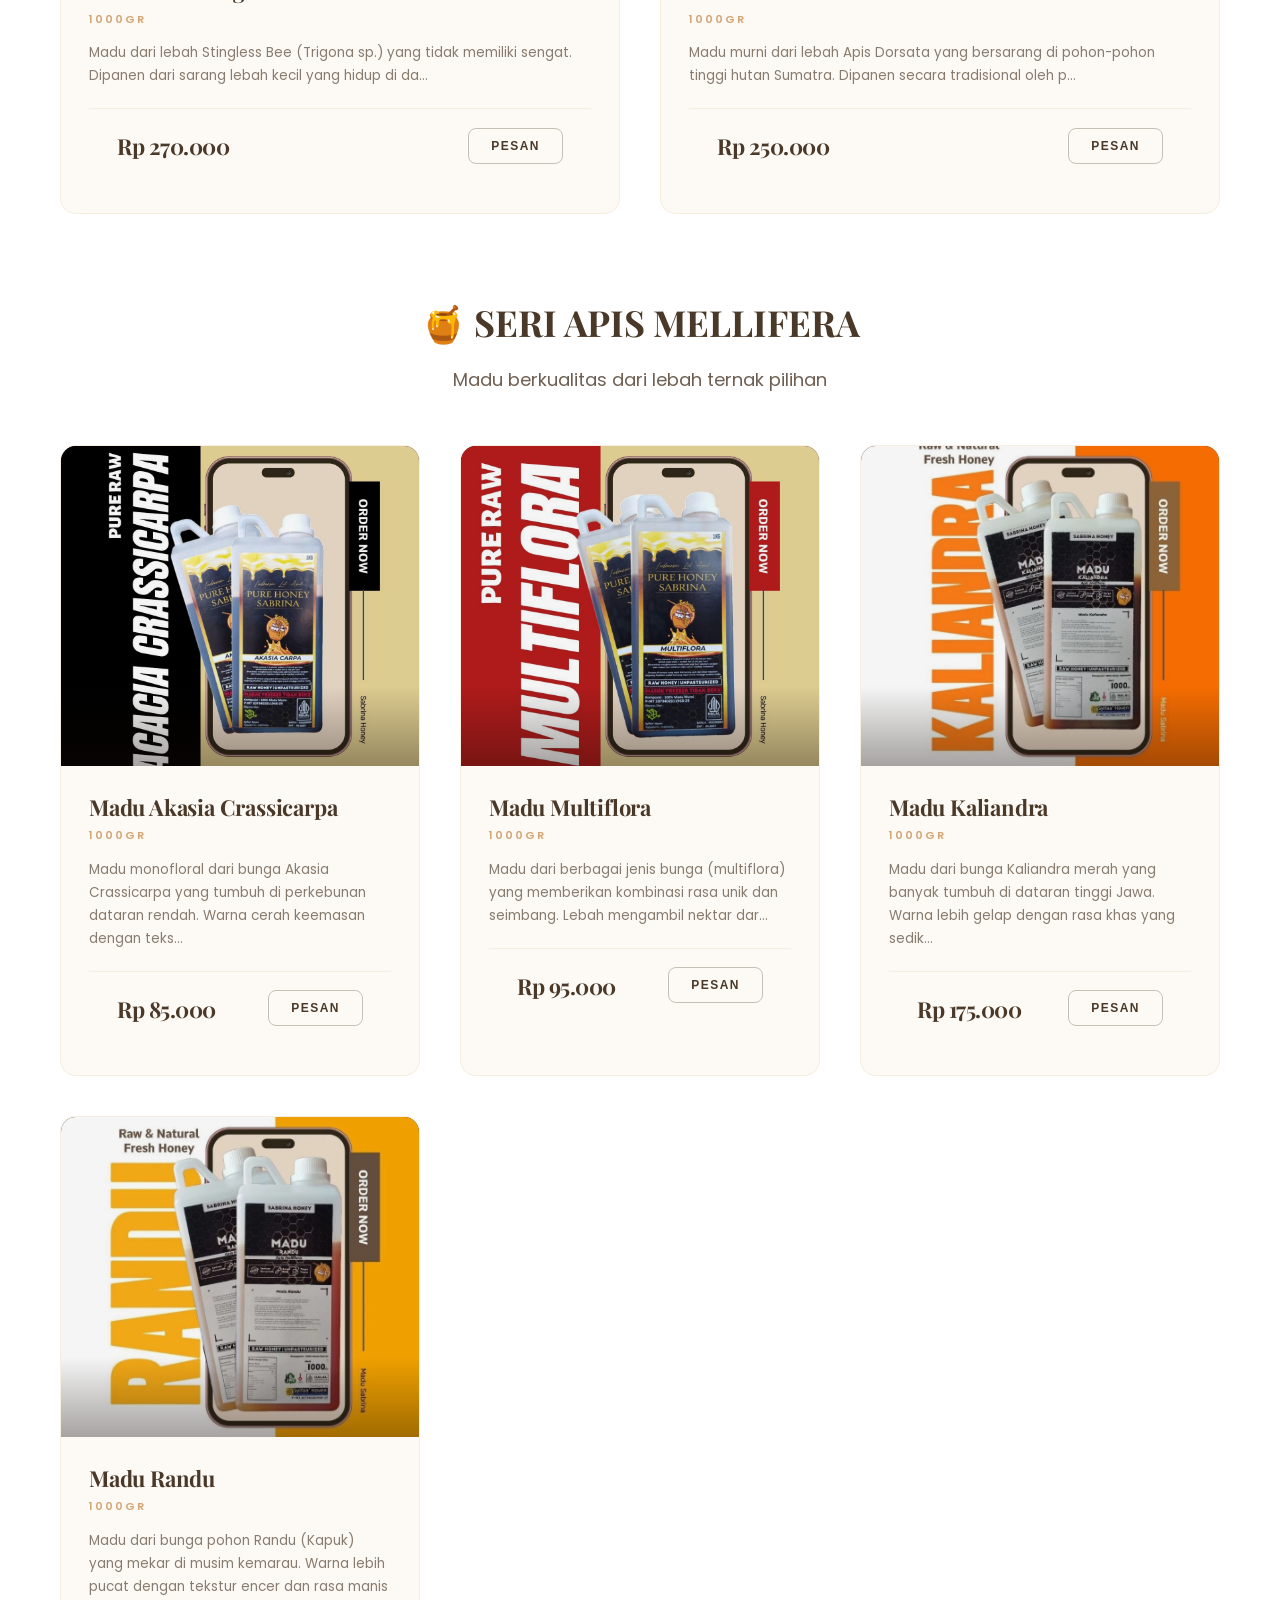
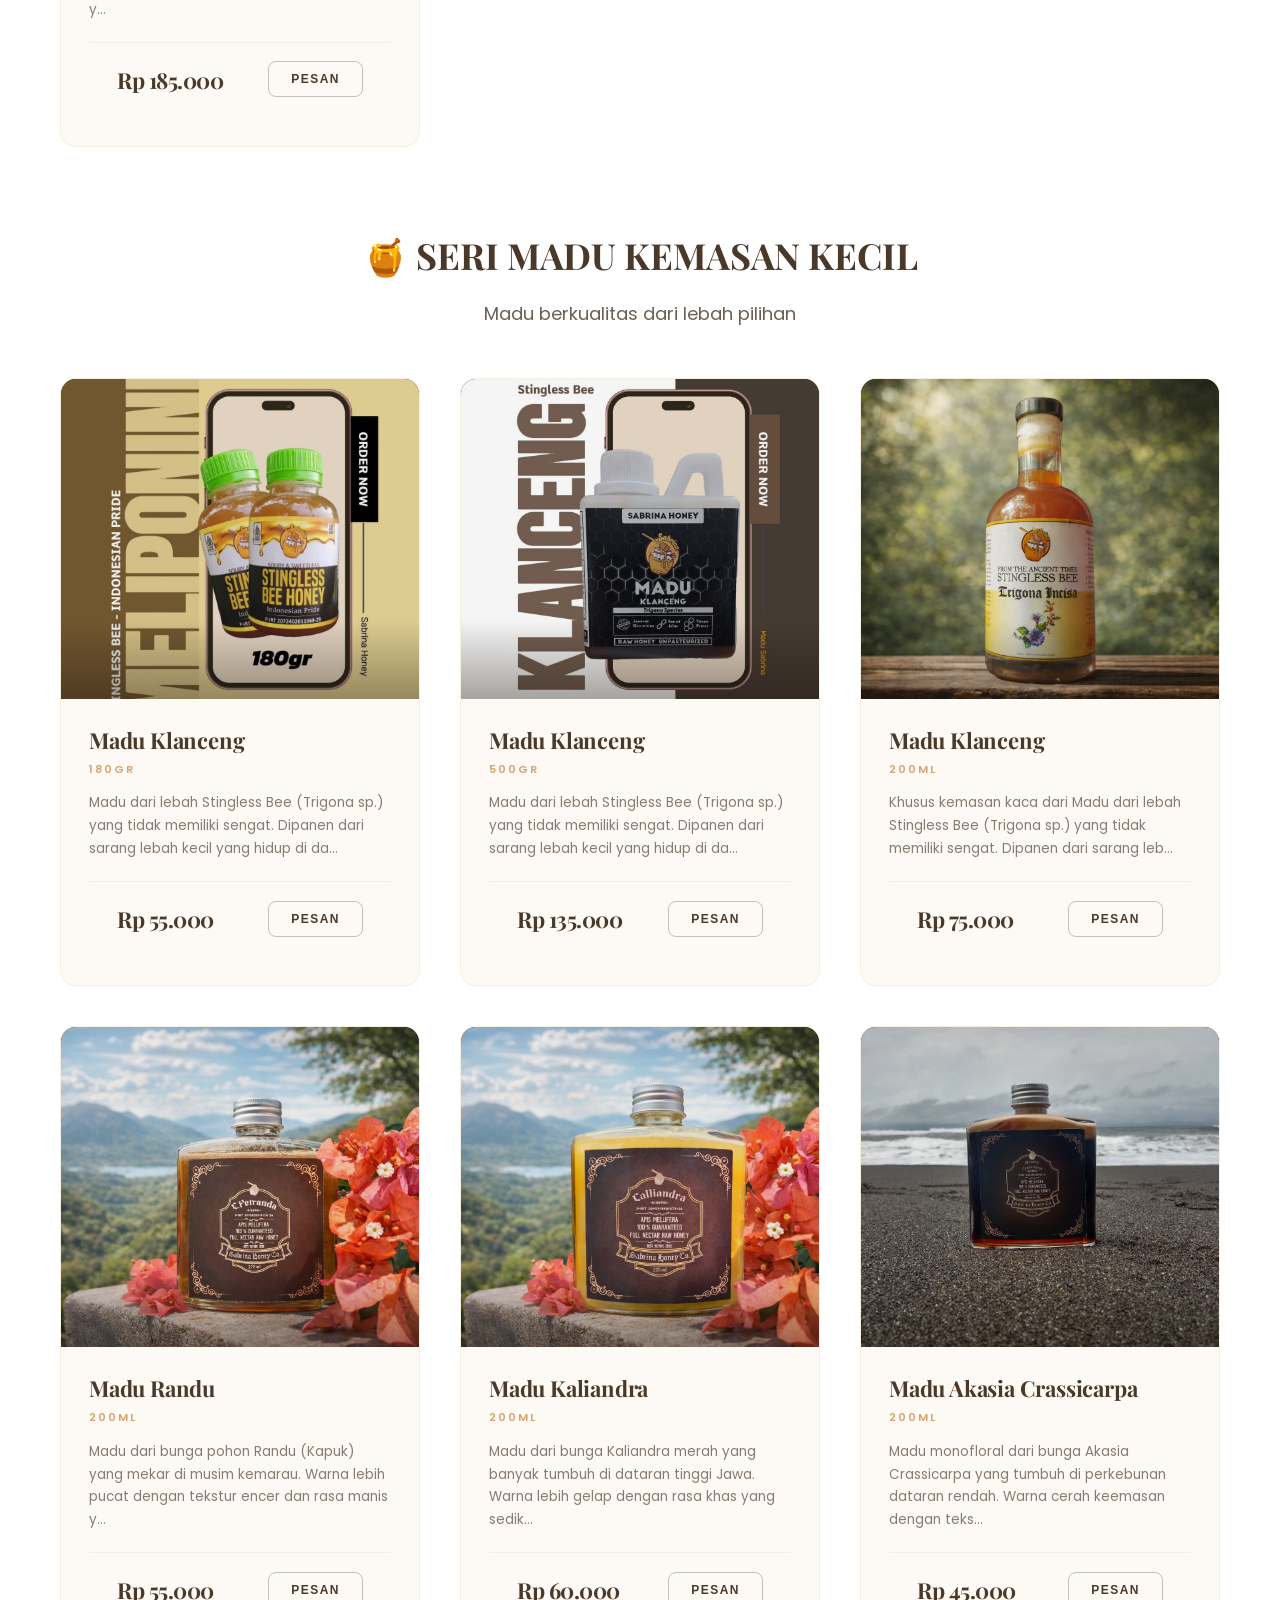
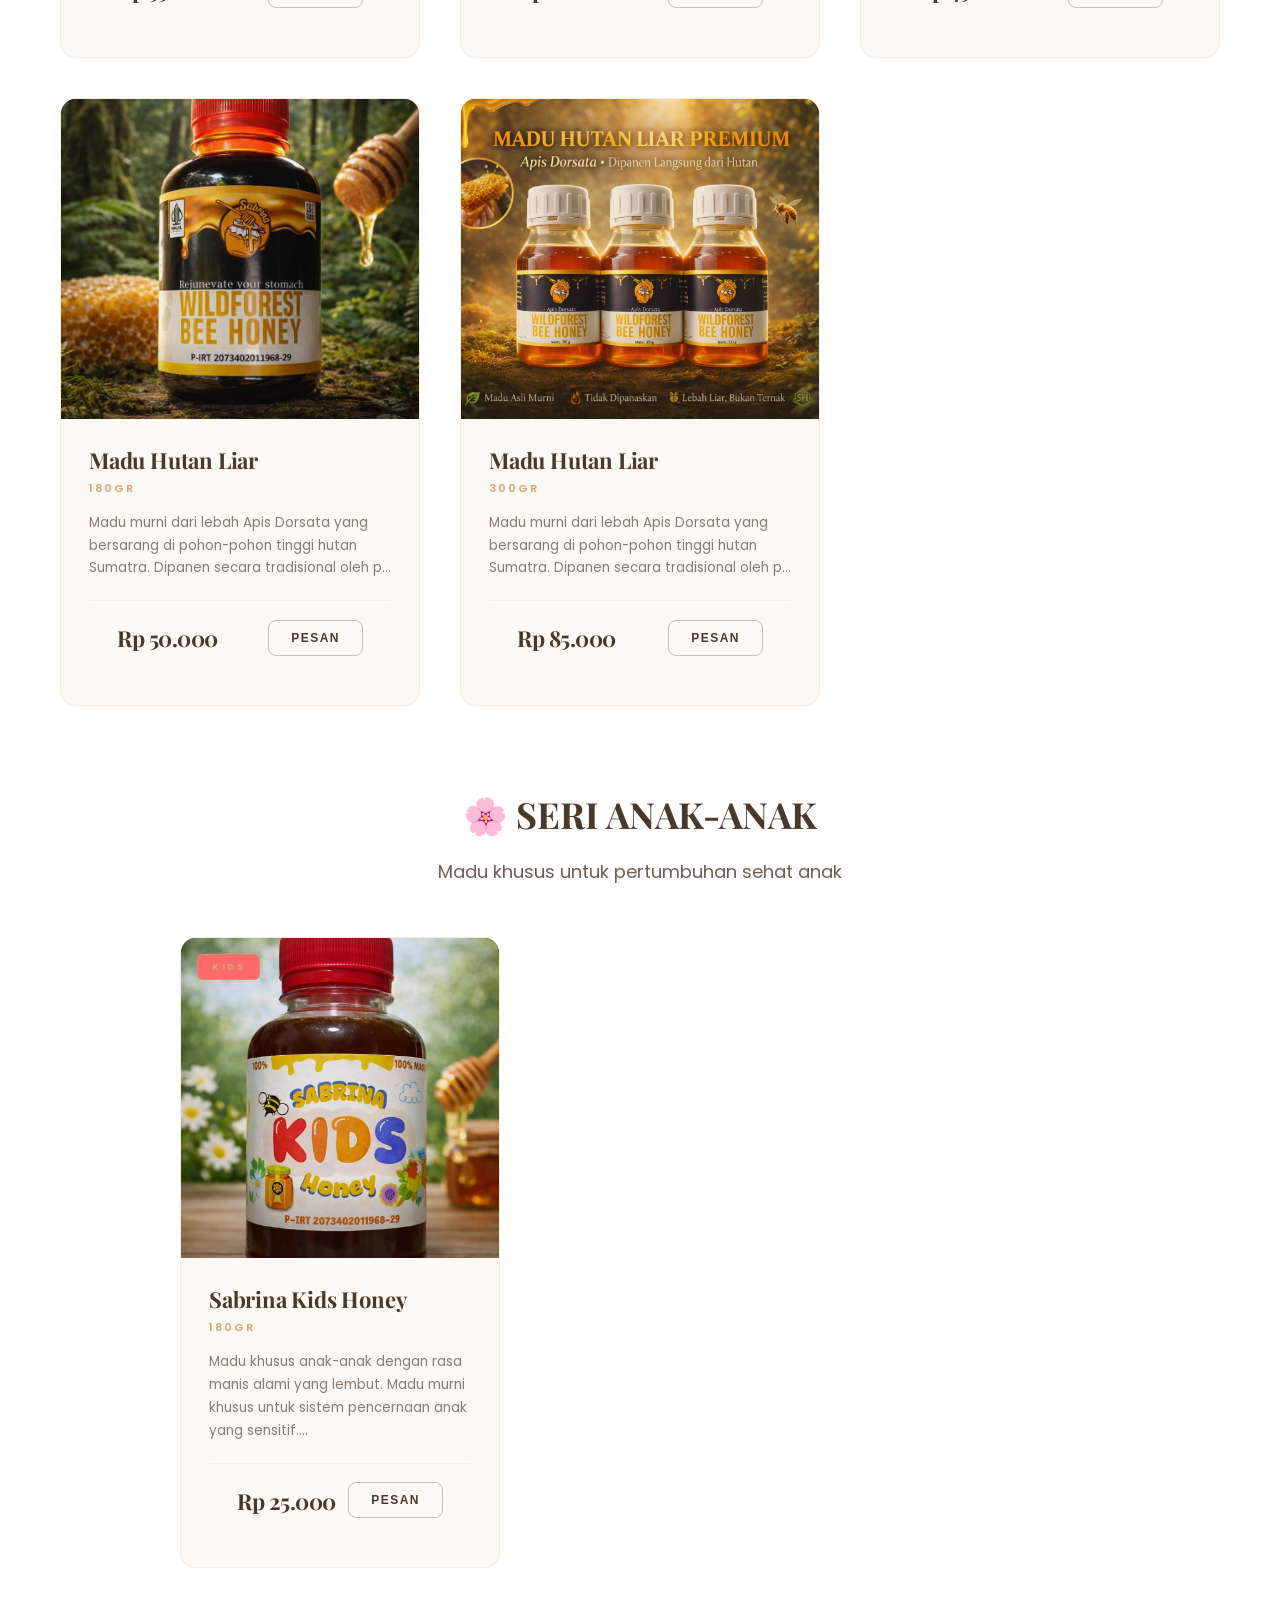
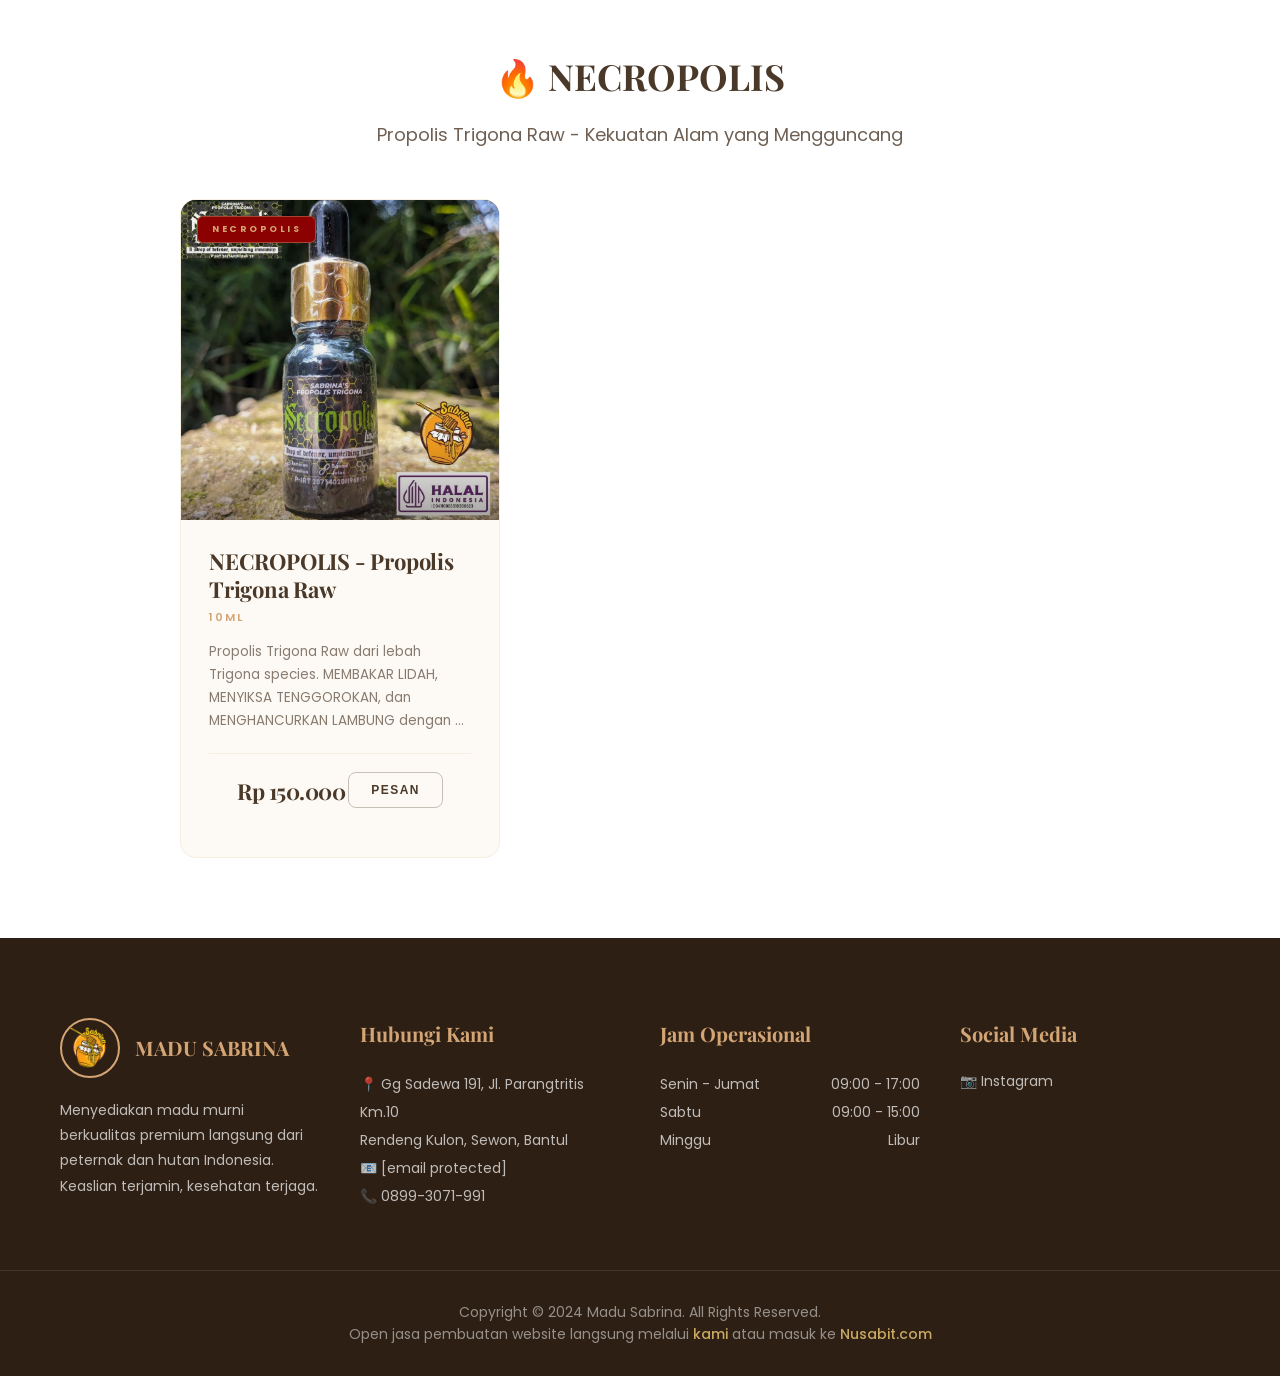
==== commit 4da47477: "adding new product" ====
--- a/products.html
+++ b/products.html
@@ -173,7 +173,7 @@
             <!-- Kids Collection -->
             <div class="product-category">
                 <div class="category-header">
-                    <h3 class="category-title">👶 SERI ANAK-ANAK</h3>
+            <h3 class="category-title">🌸 SERI ANAK-ANAK</h3>
                     <p class="category-desc">Madu khusus untuk pertumbuhan sehat anak</p>
                 </div>
 
--- a/style.css
+++ b/style.css
@@ -117,22 +117,38 @@
 }
 
 /* ========== HEADER ========== */
+/* ── NAVBAR — Luxury Refined ── */
 .site-header {
     position: fixed;
     top: 0;
     left: 0;
     width: 100%;
-    background-color: transparent;
     z-index: 1000;
-    transition: all 0.4s ease;
-    padding: 20px 0;
+    transition: all 0.5s cubic-bezier(0.4, 0, 0.2, 1);
+    padding: 24px 0;
+    background: transparent;
+}
+
+.site-header::after {
+    content: '';
+    position: absolute;
+    bottom: 0; left: 5%; right: 5%;
+    height: 1px;
+    background: linear-gradient(90deg, transparent, rgba(212,165,116,0.3), transparent);
+    opacity: 0;
+    transition: opacity 0.5s ease;
 }
 
 .site-header.scrolled {
-    background-color: rgba(45, 31, 20, 0.95);
-    backdrop-filter: blur(10px);
-    padding: 15px 0;
-    box-shadow: 0 2px 20px var(--shadow-dark);
+    background: rgba(18, 10, 5, 0.96);
+    backdrop-filter: blur(20px) saturate(180%);
+    -webkit-backdrop-filter: blur(20px) saturate(180%);
+    padding: 14px 0;
+    box-shadow: 0 1px 0 rgba(212,165,116,0.15), 0 8px 40px rgba(0,0,0,0.4);
+}
+
+.site-header.scrolled::after {
+    opacity: 1;
 }
 
 .navbar {
@@ -141,80 +157,94 @@
     justify-content: space-between;
 }
 
+/* Logo */
 .logo {
     display: flex;
     align-items: center;
-    gap: 15px;
+    gap: 14px;
+    text-decoration: none;
 }
 
 .logo-img {
-    width: 60px;
-    height: 60px;
+    width: 52px;
+    height: 52px;
     border-radius: 50%;
-    border: 3px solid var(--honey-gold);
+    border: 1.5px solid rgba(212,165,116,0.6);
     object-fit: cover;
-    transition: transform 0.3s ease;
-}
-
-.logo-img:hover {
-    transform: rotate(360deg);
+    transition: border-color 0.3s ease, box-shadow 0.3s ease;
+    box-shadow: 0 0 0 0 rgba(212,165,116,0);
+}
+
+.logo:hover .logo-img {
+    border-color: var(--honey-gold);
+    box-shadow: 0 0 0 4px rgba(212,165,116,0.12);
 }
 
 .logo-text {
     font-family: 'Playfair Display', serif;
-    font-size: 24px;
+    font-size: 20px;
     font-weight: 700;
     color: var(--white);
-    line-height: 1.2;
+    line-height: 1.15;
+    letter-spacing: 0.5px;
 }
 
 .logo-text span {
     display: block;
-    font-size: 14px;
+    font-family: 'Poppins', sans-serif;
+    font-size: 9px;
     color: var(--honey-gold);
-    letter-spacing: 3px;
-}
-
+    letter-spacing: 4px;
+    font-weight: 500;
+    text-transform: uppercase;
+    margin-top: 1px;
+}
+
+/* Nav links */
 .nav-menu {
     display: flex;
     list-style: none;
-    gap: 40px;
+    gap: 36px;
+    align-items: center;
 }
 
 .nav-link {
-    color: var(--white);
+    color: rgba(255,255,255,0.75);
     text-decoration: none;
-    font-weight: 500;
-    font-size: 16px;
+    font-weight: 400;
+    font-size: 13px;
+    letter-spacing: 1.2px;
+    text-transform: uppercase;
     position: relative;
     transition: color 0.3s ease;
-}
-
-.nav-link::after {
+    padding: 4px 0;
+}
+
+.nav-link::before {
     content: '';
     position: absolute;
-    bottom: -5px;
-    left: 0;
-    width: 0;
-    height: 2px;
-    background-color: var(--honey-gold);
-    transition: width 0.3s ease;
+    bottom: -2px;
+    left: 50%; right: 50%;
+    height: 1px;
+    background: var(--honey-gold);
+    transition: left 0.35s ease, right 0.35s ease;
 }
 
 .nav-link:hover,
 .nav-link.active {
-    color: var(--honey-gold);
-}
-
-.nav-link:hover::after,
-.nav-link.active::after {
-    width: 100%;
-}
-
+    color: var(--white);
+}
+
+.nav-link:hover::before,
+.nav-link.active::before {
+    left: 0; right: 0;
+}
+
+/* Phone CTA */
 .nav-right {
     display: flex;
     align-items: center;
-    gap: 20px;
+    gap: 16px;
     position: relative;
     z-index: 1002;
 }
@@ -222,54 +252,74 @@
 .phone-link {
     display: flex;
     align-items: center;
-    gap: 10px;
-    color: var(--white);
+    gap: 8px;
+    color: var(--deep-brown);
     text-decoration: none;
-    padding: 10px 20px;
-    background-color: rgba(212, 165, 116, 0.2);
-    border: 2px solid var(--honey-gold);
-    border-radius: 30px;
+    padding: 9px 20px;
+    background: linear-gradient(135deg, var(--honey-gold) 0%, #C9941F 100%);
+    border: none;
+    border-radius: 4px;
     transition: all 0.3s ease;
-}
-
-.phone-link:hover {
-    background-color: var(--honey-gold);
-    color: var(--deep-brown);
-    transform: translateY(-2px);
+    position: relative;
+    overflow: hidden;
+}
+
+.phone-link::before {
+    content: '';
+    position: absolute;
+    inset: 0;
+    background: linear-gradient(135deg, #E8B86D 0%, var(--honey-gold) 100%);
+    opacity: 0;
+    transition: opacity 0.3s ease;
+}
+
+.phone-link:hover::before { opacity: 1; }
+.phone-link:hover { transform: translateY(-1px); box-shadow: 0 6px 20px rgba(212,165,116,0.4); }
+
+.phone-icon, .phone-number {
+    position: relative;
+    z-index: 1;
 }
 
 .phone-number {
-    font-weight: 600;
-}
-
-/* Hamburger Menu */
+    font-weight: 700;
+    font-size: 13px;
+    letter-spacing: 0.5px;
+}
+
+/* Hamburger */
 .hamburger {
     display: none;
     flex-direction: column;
-    gap: 5px;
+    gap: 6px;
     cursor: pointer;
     z-index: 1003;
     position: relative;
+    padding: 4px;
 }
 
 .hamburger span {
-    width: 30px;
-    height: 3px;
+    width: 24px;
+    height: 1.5px;
     background-color: var(--white);
-    transition: all 0.3s ease;
-    border-radius: 2px;
-}
+    transition: all 0.35s cubic-bezier(0.4, 0, 0.2, 1);
+    border-radius: 0;
+    display: block;
+}
+
+.hamburger span:nth-child(2) { width: 16px; }
+
+.hamburger:hover span { background-color: var(--honey-gold); }
+.hamburger:hover span:nth-child(2) { width: 24px; }
 
 .hamburger.active span:nth-child(1) {
-    transform: rotate(45deg) translate(8px, 8px);
-}
-
-.hamburger.active span:nth-child(2) {
-    opacity: 0;
-}
-
+    transform: rotate(45deg) translate(5.5px, 5.5px);
+    width: 24px;
+}
+.hamburger.active span:nth-child(2) { opacity: 0; width: 24px; }
 .hamburger.active span:nth-child(3) {
-    transform: rotate(-45deg) translate(8px, -8px);
+    transform: rotate(-45deg) translate(5.5px, -5.5px);
+    width: 24px;
 }
 
 /* Mobile Navigation */
@@ -901,75 +951,116 @@
     }
 }
 
+/* ── PRODUCT CARDS — Luxury Refined ── */
 .product-card {
-    background-color: var(--white);
-    border-radius: 12px;
+    background: #FDFAF5;
+    border-radius: 16px;
     overflow: hidden;
-    box-shadow: 0 10px 40px var(--shadow);
-    transition: all 0.4s ease;
+    border: 1px solid rgba(212,165,116,0.15);
+    transition: transform 0.45s cubic-bezier(0.4, 0, 0.2, 1),
+                box-shadow 0.45s cubic-bezier(0.4, 0, 0.2, 1),
+                border-color 0.45s ease;
+    position: relative;
+}
+
+.product-card::before {
+    content: '';
+    position: absolute;
+    inset: 0;
+    border: 1px solid var(--honey-gold);
+    border-radius: 16px;
+    opacity: 0;
+    transition: opacity 0.4s ease;
+    pointer-events: none;
+    z-index: 1;
 }
 
 .product-card:hover {
-    transform: translateY(-10px);
-    box-shadow: 0 20px 60px var(--shadow-dark);
-}
+    transform: translateY(-6px);
+    box-shadow: 0 24px 60px rgba(45,31,20,0.14), 0 4px 16px rgba(212,165,116,0.1);
+    border-color: rgba(212,165,116,0.35);
+}
+
+.product-card:hover::before { opacity: 1; }
 
 .product-image {
     position: relative;
-    height: 350px;
+    height: 320px;
     overflow: hidden;
-}
+    background: var(--deep-brown);
+}
+
+.product-image::after {
+    content: '';
+    position: absolute;
+    bottom: 0; left: 0; right: 0;
+    height: 80px;
+    background: linear-gradient(to top, rgba(18,10,5,0.35), transparent);
+    transition: height 0.4s ease;
+}
+
+.product-card:hover .product-image::after { height: 40px; }
 
 .product-image img {
     width: 100%;
     height: 100%;
     object-fit: cover;
     display: block;
-    transition: transform 0.4s ease;
+    transition: transform 0.65s cubic-bezier(0.4, 0, 0.2, 1);
+    filter: brightness(0.96);
 }
 
 .product-card:hover .product-image img {
-    transform: scale(1.1);
+    transform: scale(1.06);
+    filter: brightness(1.02);
 }
 
 .product-badge {
     position: absolute;
-    top: 20px;
-    right: 20px;
-    background-color: var(--honey-gold);
-    color: var(--deep-brown);
-    padding: 8px 20px;
-    border-radius: 20px;
-    font-size: 12px;
-    font-weight: 600;
-    letter-spacing: 1px;
+    top: 16px;
+    left: 16px;
+    background: rgba(18,10,5,0.75);
+    backdrop-filter: blur(8px);
+    color: var(--honey-gold);
+    padding: 5px 14px;
+    border-radius: 6px;
+    font-size: 9px;
+    font-weight: 700;
+    letter-spacing: 2.5px;
     text-transform: uppercase;
+    border: 1px solid rgba(212,165,116,0.4);
+    z-index: 2;
 }
 
 .product-info {
-    padding: 30px;
+    padding: 28px 28px 24px;
 }
 
 .product-name {
     font-family: 'Playfair Display', serif;
-    font-size: 24px;
+    font-size: 22px;
+    font-weight: 700;
     color: var(--dark-brown);
-    margin-bottom: 10px;
+    margin-bottom: 6px;
+    letter-spacing: -0.2px;
+    line-height: 1.25;
 }
 
 .product-unit {
-    font-size: 14px;
+    font-size: 11px;
     color: var(--honey-gold);
-    margin-bottom: 15px;
+    margin-bottom: 14px;
     font-weight: 600;
+    letter-spacing: 2px;
+    text-transform: uppercase;
 }
 
 .product-description {
-    font-size: 14px;
+    font-size: 13.5px;
     color: var(--dark-brown);
-    line-height: 1.6;
-    margin-bottom: 20px;
-    opacity: 0.8;
+    line-height: 1.7;
+    margin-bottom: 0;
+    opacity: 0.65;
 }
 
 .product-footer {
@@ -977,34 +1068,64 @@
     justify-content: space-between;
     align-items: center;
     margin-top: 20px;
-    padding-top: 20px;
-    border-top: 1px solid rgba(74, 56, 40, 0.1);
+    padding: 18px 28px 24px;
+    border-top: 1px solid rgba(212,165,116,0.15);
 }
 
 .product-price {
     font-family: 'Playfair Display', serif;
-    font-size: 24px;
+    font-size: 22px;
     font-weight: 700;
     color: var(--dark-brown);
+    letter-spacing: -0.5px;
+}
+
+.product-price::before {
+    content: '';
+    display: block;
+    font-family: 'Poppins', sans-serif;
+    font-size: 9px;
+    letter-spacing: 2px;
+    color: var(--honey-gold);
+    font-weight: 600;
+    text-transform: uppercase;
+    margin-bottom: 2px;
 }
 
 .btn-add-cart {
-    background-color: var(--dark-brown);
-    color: var(--white);
-    border: none;
-    padding: 12px 30px;
-    border-radius: 25px;
+    background: transparent;
+    color: var(--dark-brown);
+    border: 1px solid rgba(74,56,40,0.3);
+    padding: 10px 22px;
+    border-radius: 8px;
     font-weight: 600;
+    font-size: 12px;
+    letter-spacing: 1.5px;
+    text-transform: uppercase;
     cursor: pointer;
     transition: all 0.3s ease;
-}
+    position: relative;
+    overflow: hidden;
+}
+
+.btn-add-cart::before {
+    content: '';
+    position: absolute;
+    inset: 0;
+    background: linear-gradient(135deg, var(--dark-brown), var(--deep-brown));
+    transform: translateY(100%);
+    transition: transform 0.3s cubic-bezier(0.4, 0, 0.2, 1);
+}
+
+.btn-add-cart span { position: relative; z-index: 1; }
 
 .btn-add-cart:hover {
-    background-color: var(--honey-gold);
-    color: var(--deep-brown);
-    transform: translateY(-2px);
-    box-shadow: 0 5px 15px var(--shadow-dark);
-}
+    color: var(--honey-gold);
+    border-color: var(--dark-brown);
+    box-shadow: 0 4px 16px rgba(45,31,20,0.2);
+}
+
+.btn-add-cart:hover::before { transform: translateY(0); }
 
 /* ========== Necropolis BANNER - SAMA SEPERTI HERO ========== */
 .necro-banner {
@@ -2420,4 +2541,18 @@
     .po-hero-title {
         font-size: 32px;
     }
+}
+/* ===== SQUIRCLE FIX: Konsistensi UI - jangan hapus ===== */
+.product-card {
+    border-radius: 16px !important;
+    overflow: hidden !important;
+}
+.product-card::before {
+    border-radius: 16px !important;
+}
+.product-badge {
+    border-radius: 6px !important;
+}
+.btn-add-cart {
+    border-radius: 8px !important;
 }
